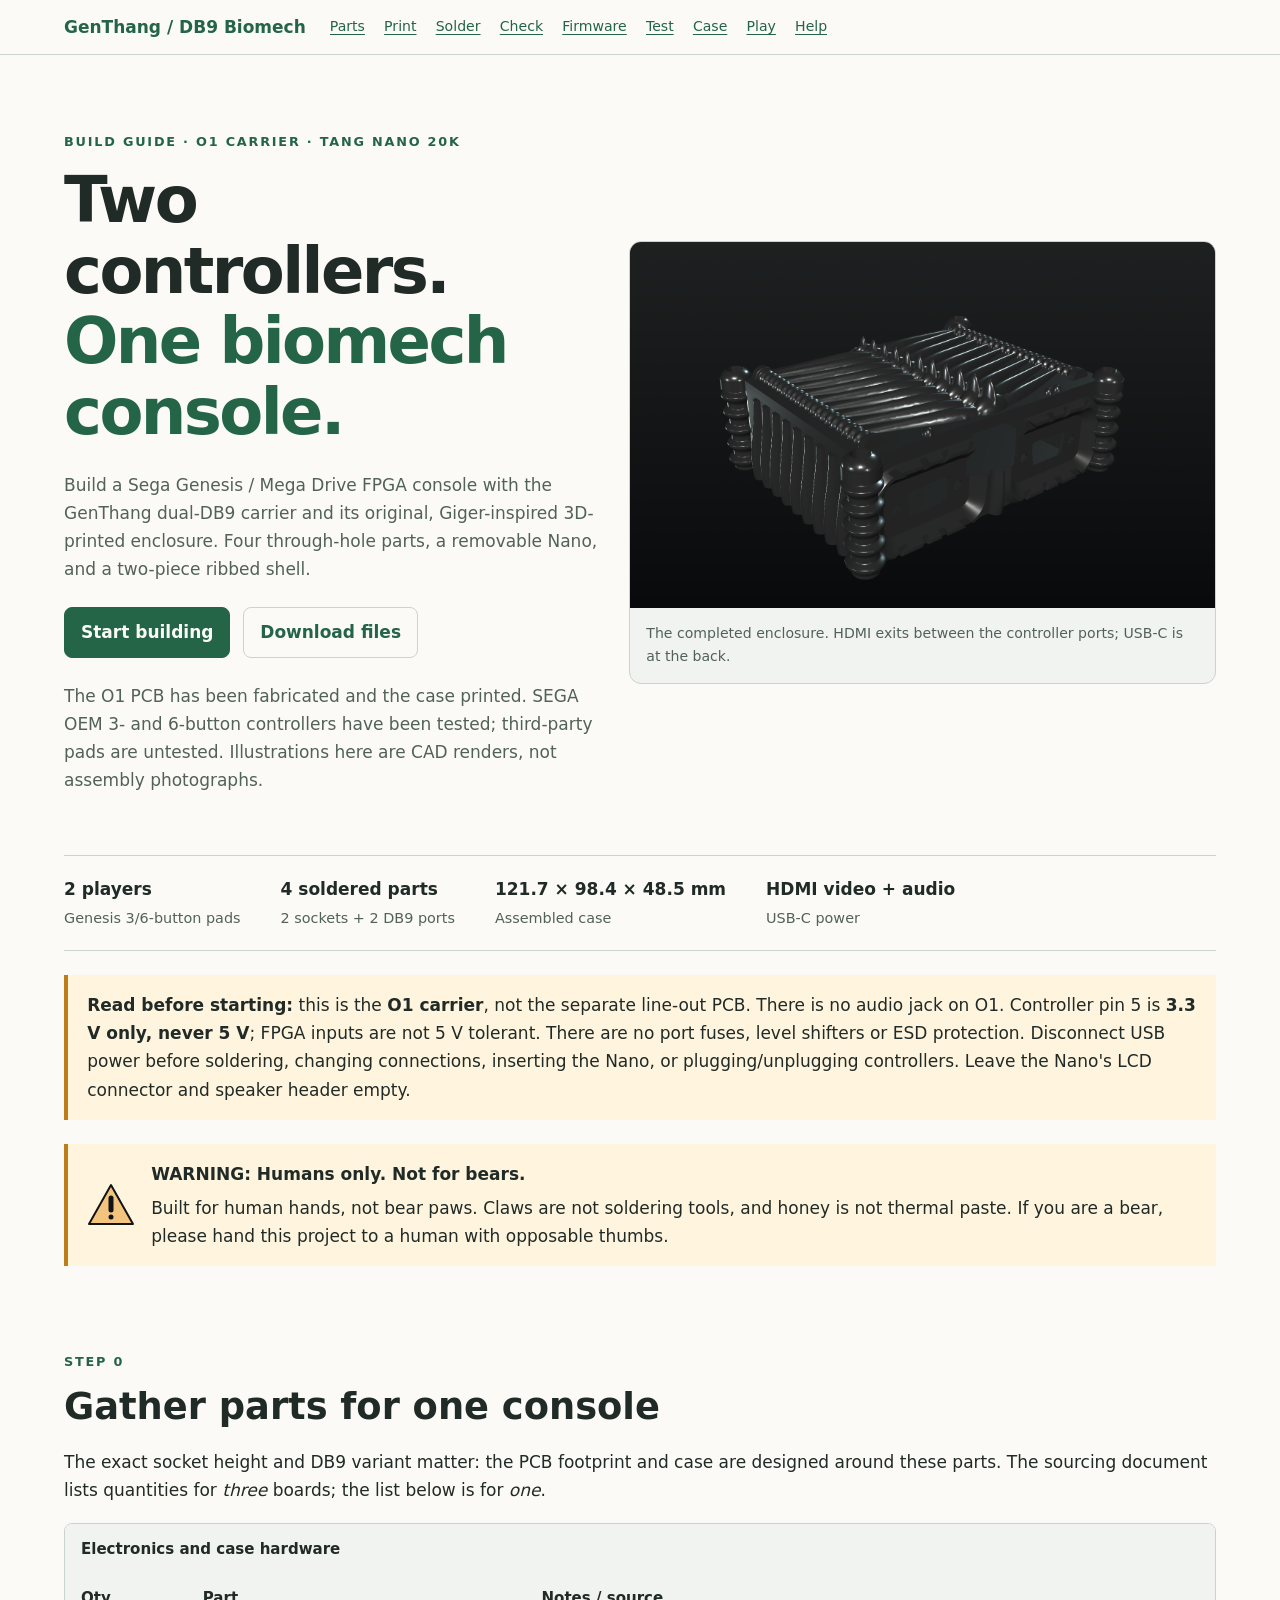
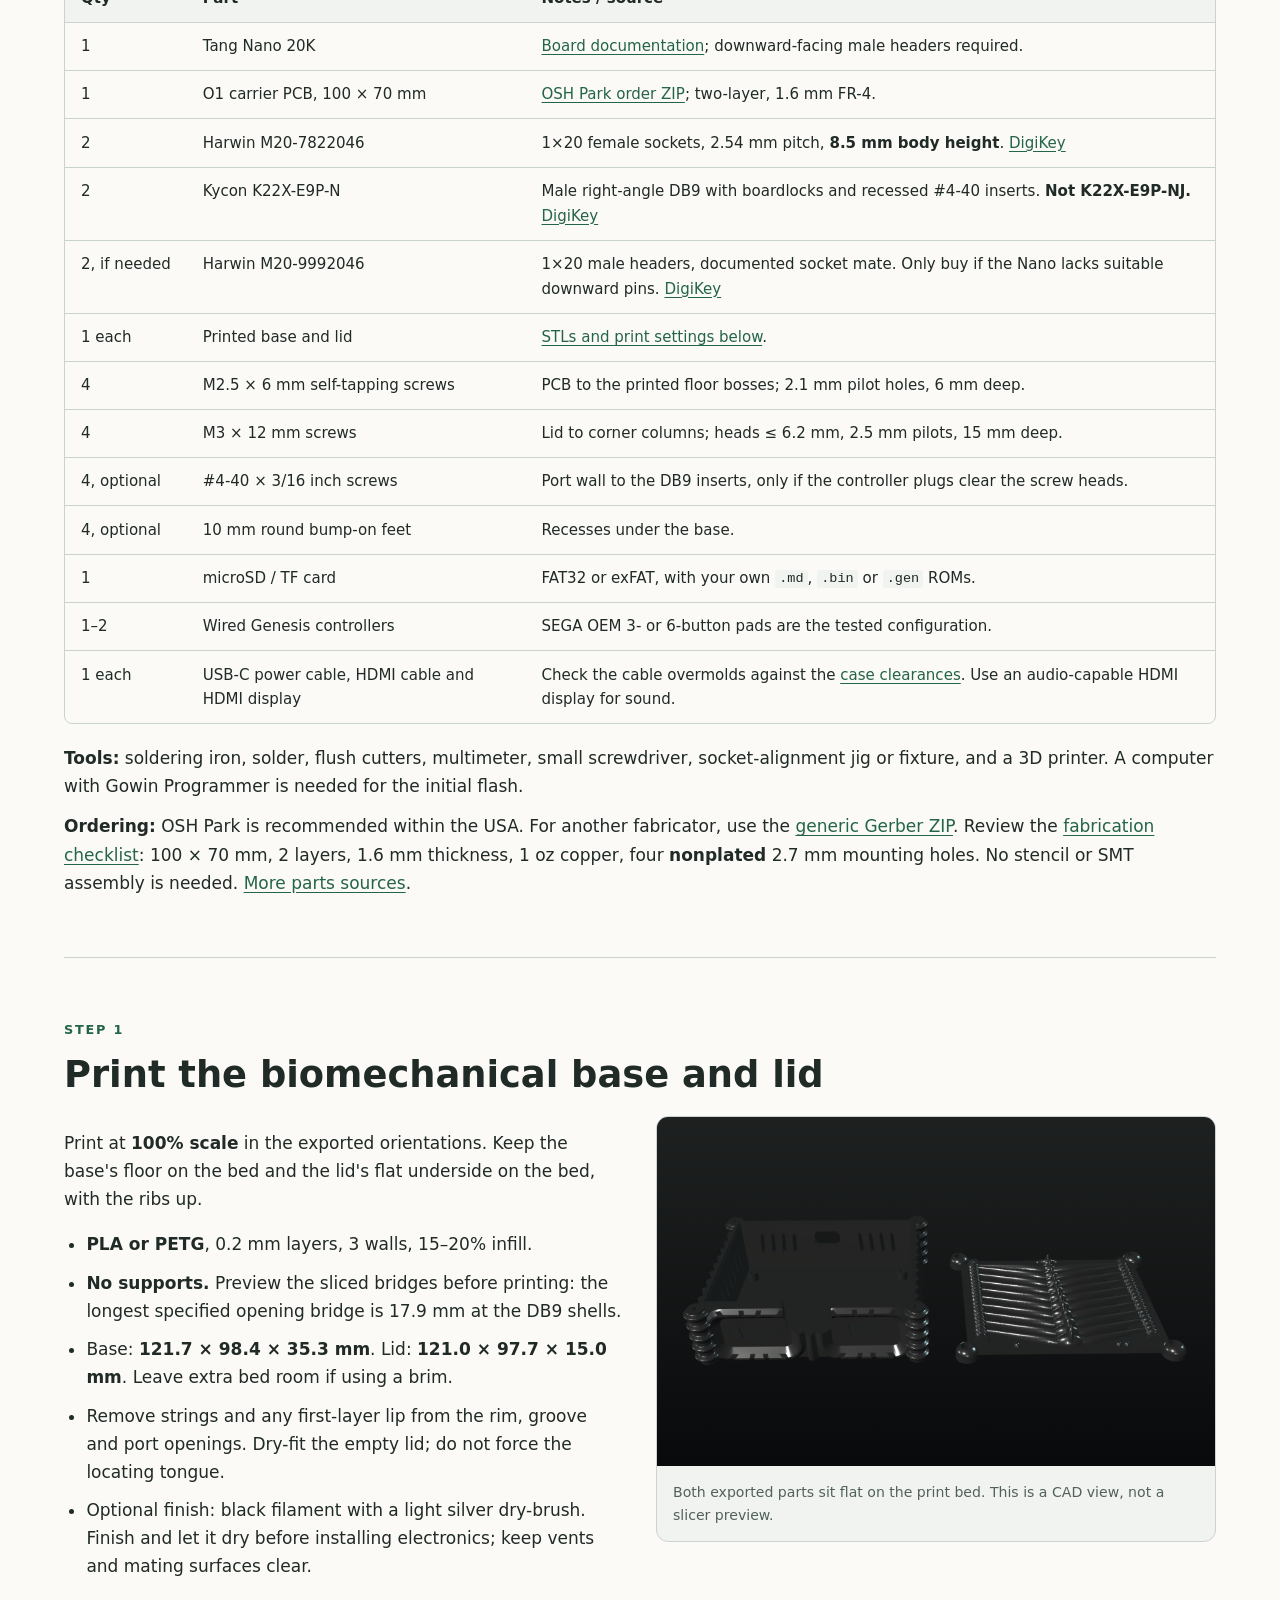
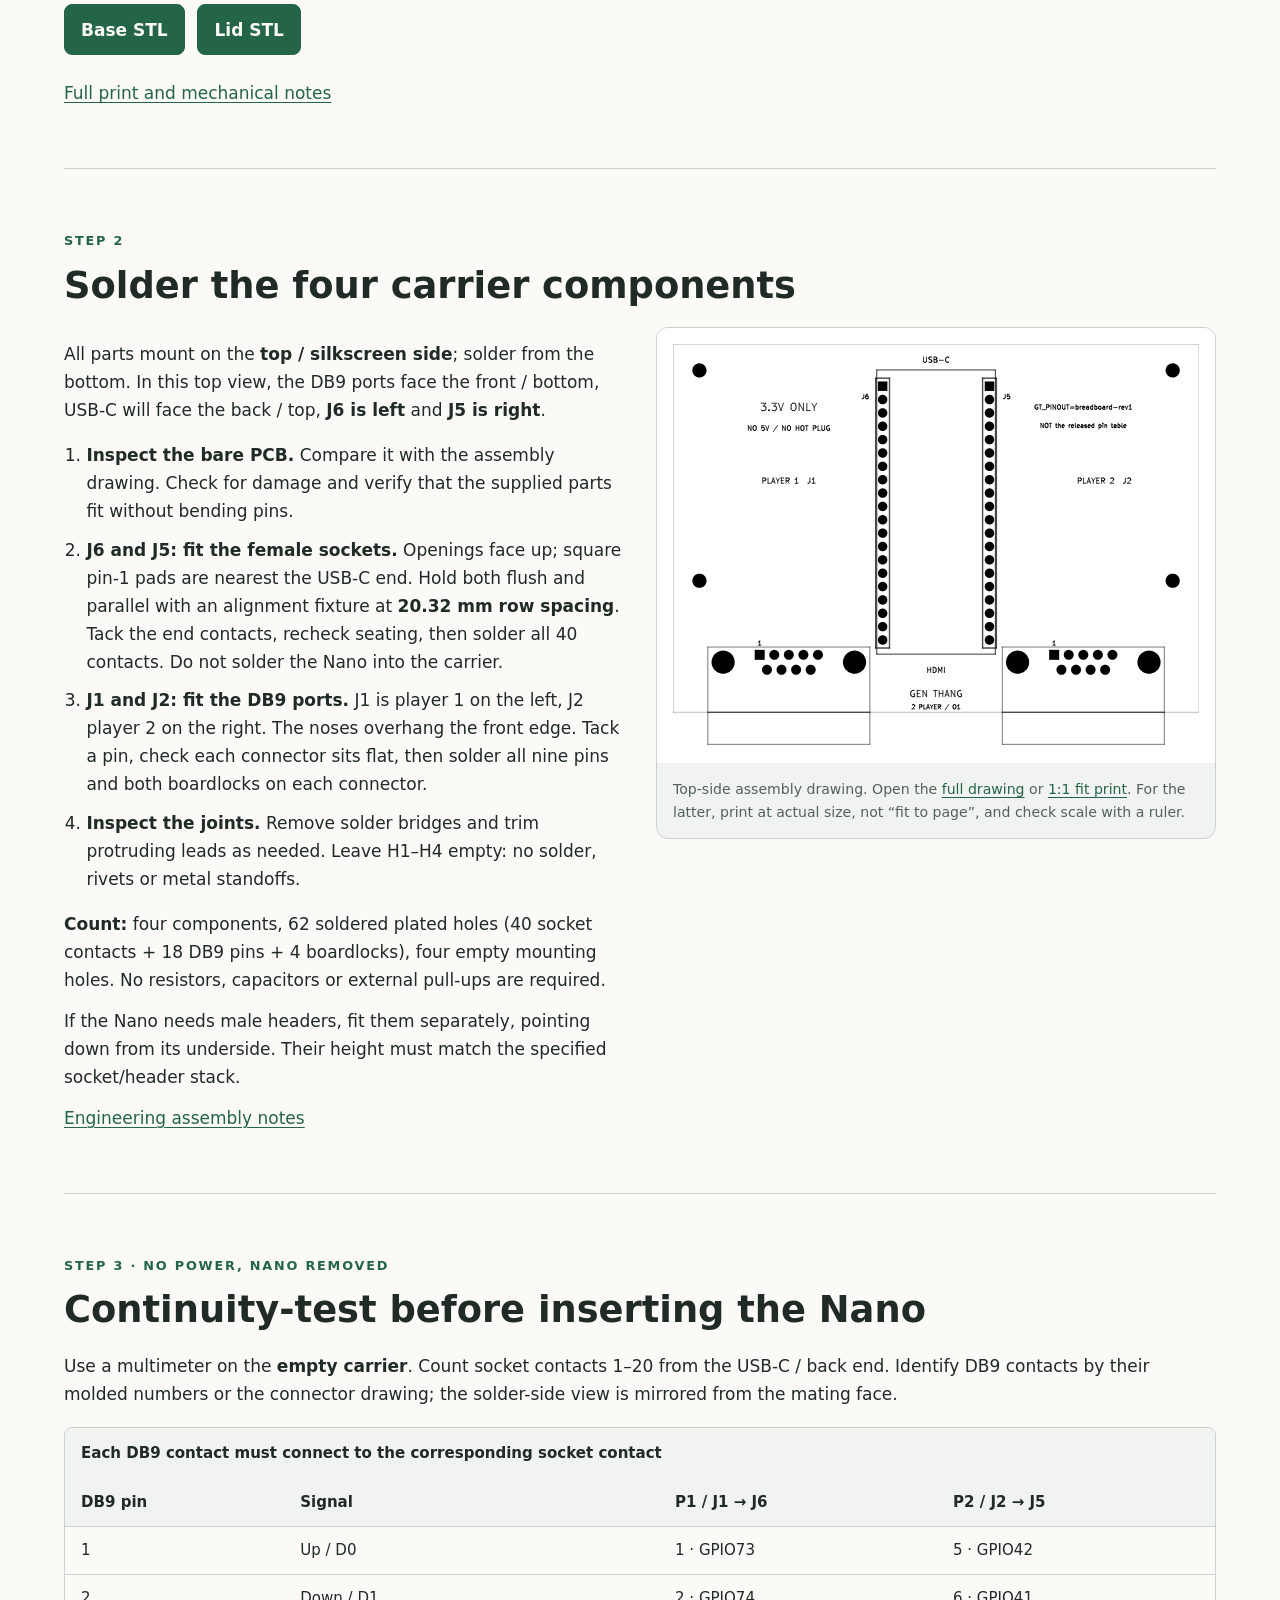
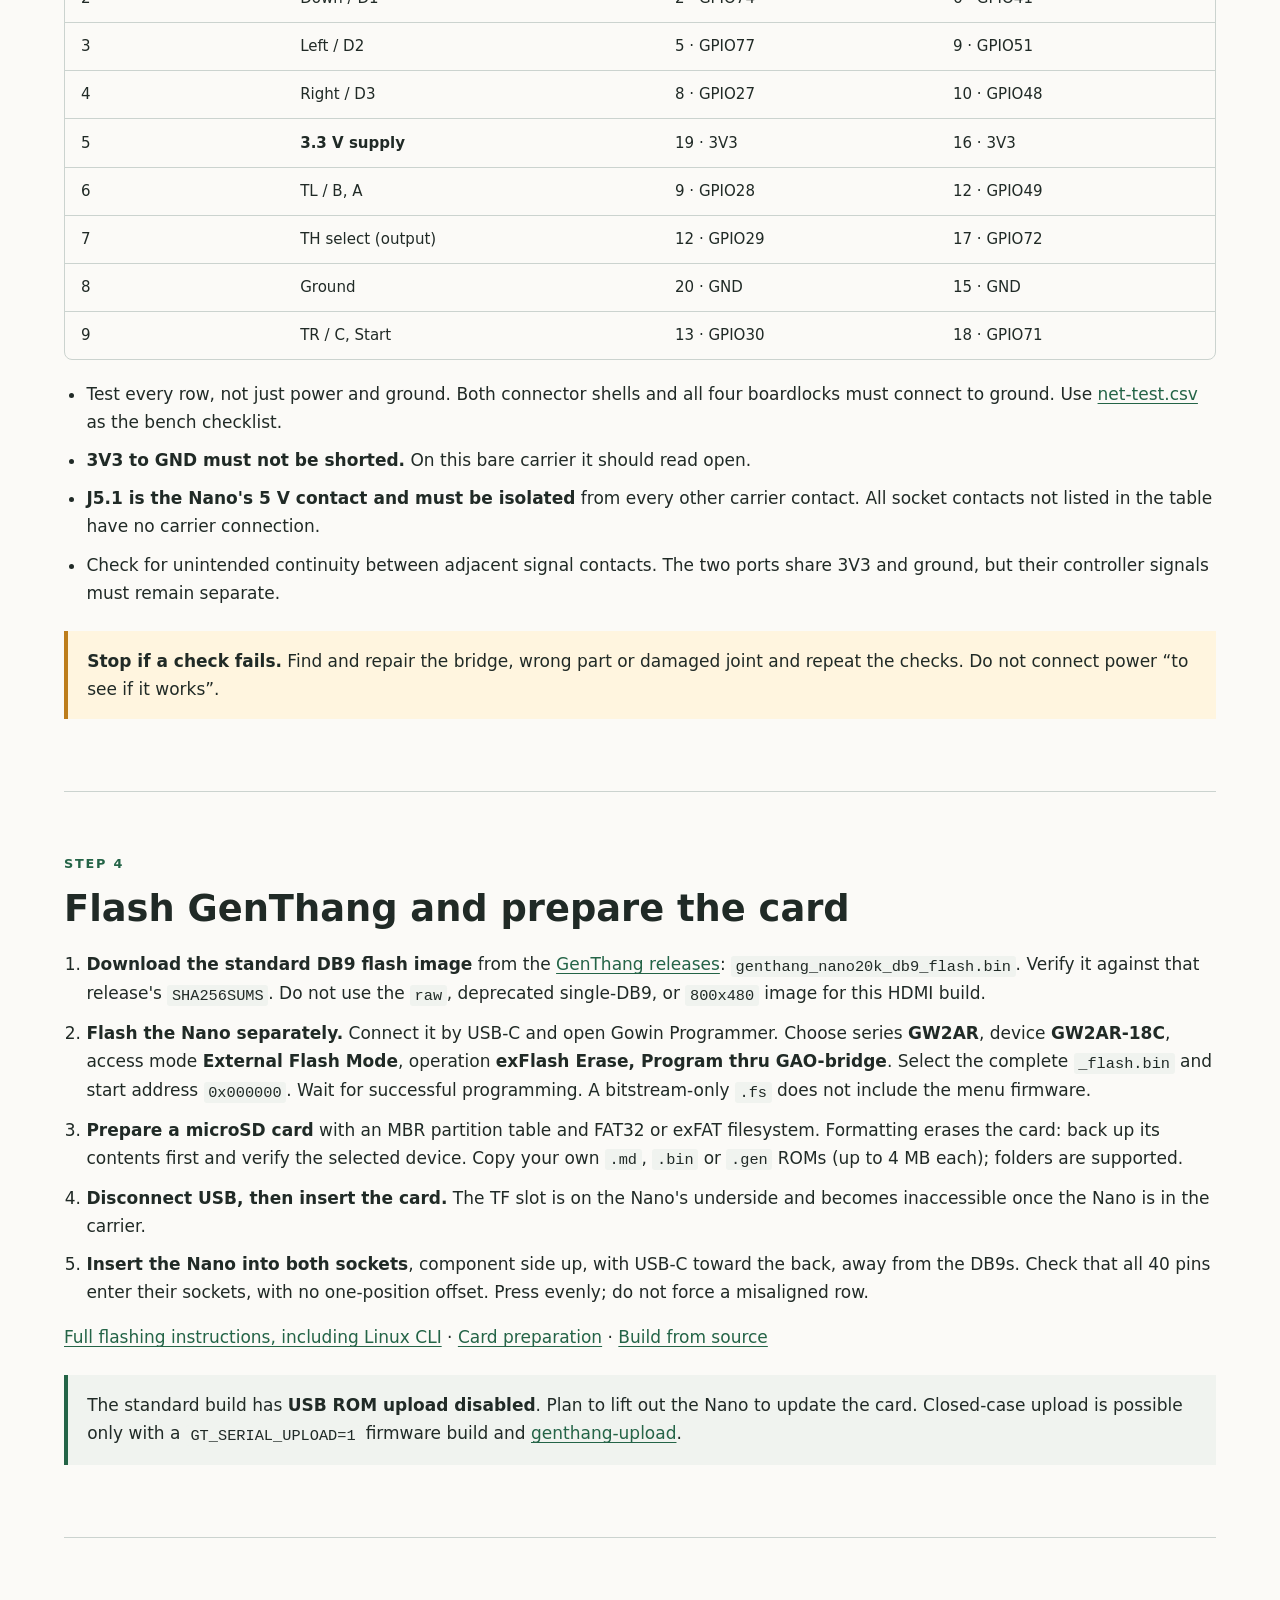
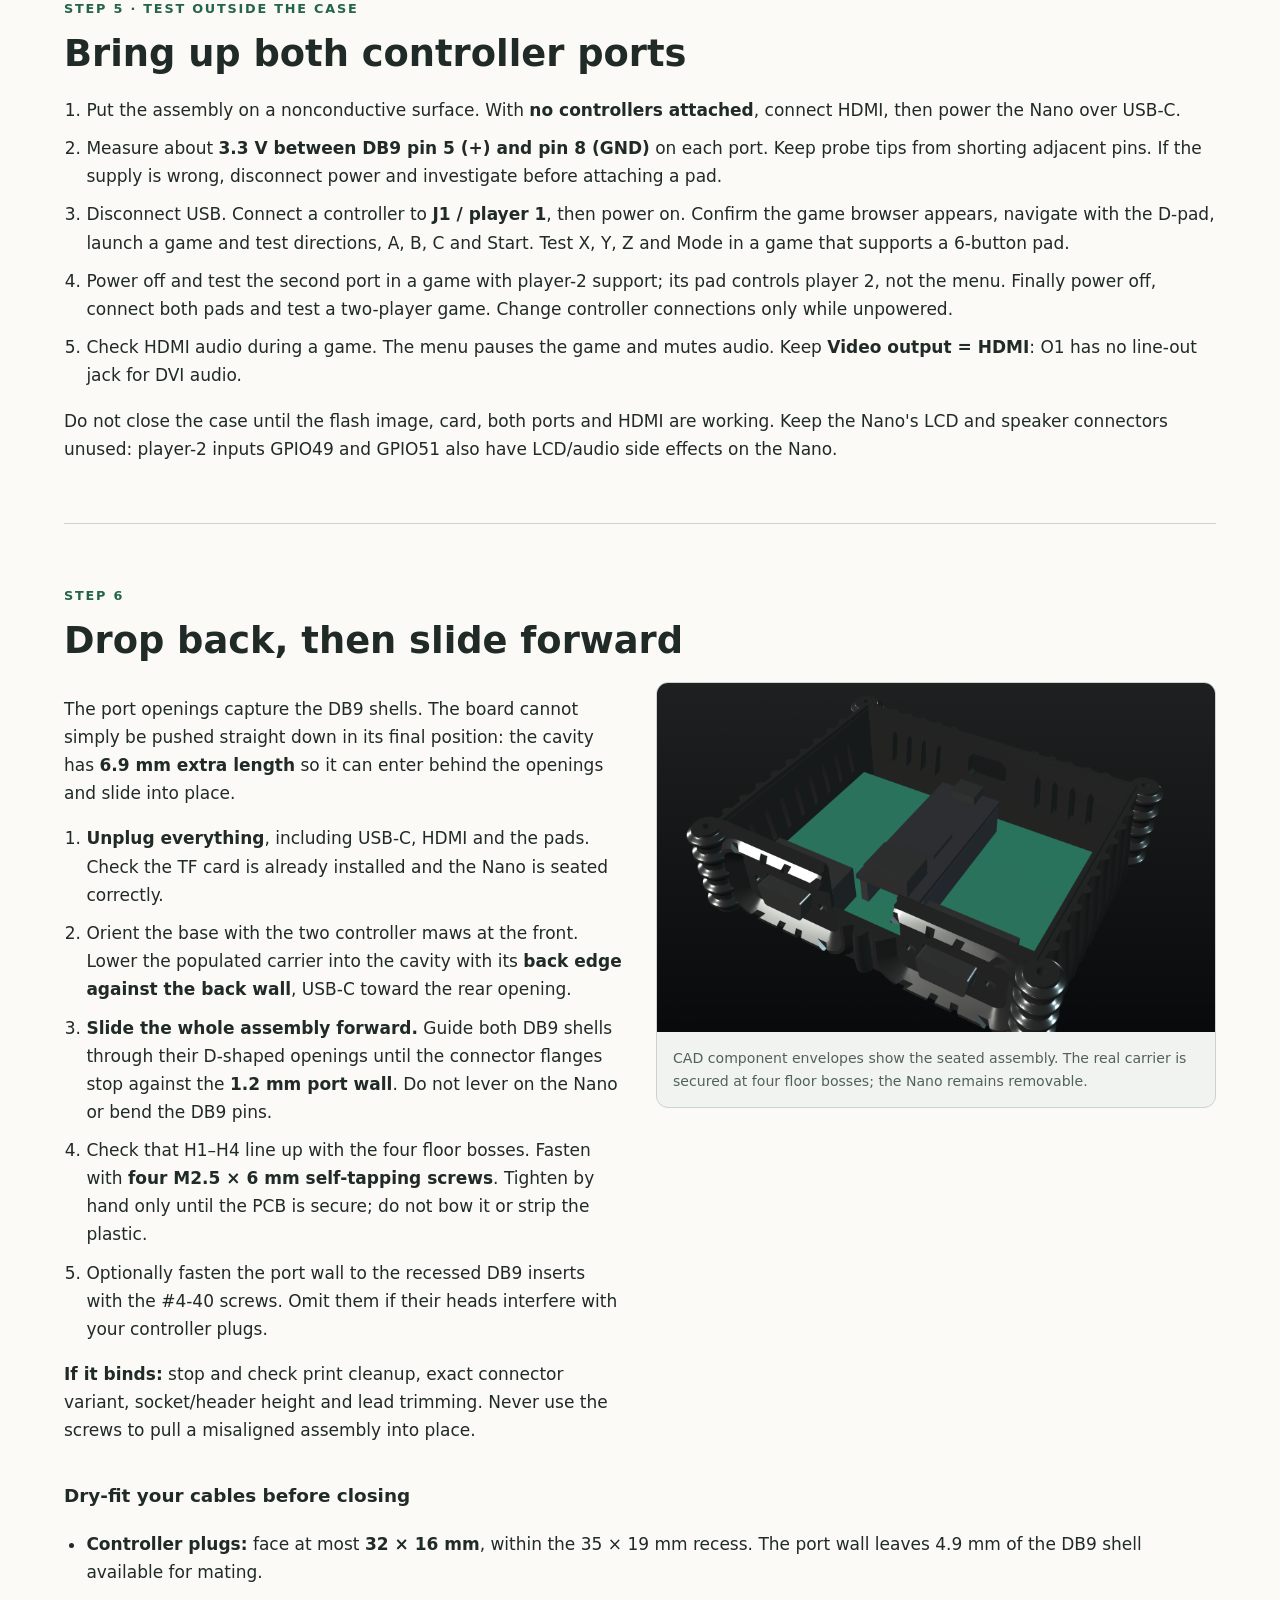
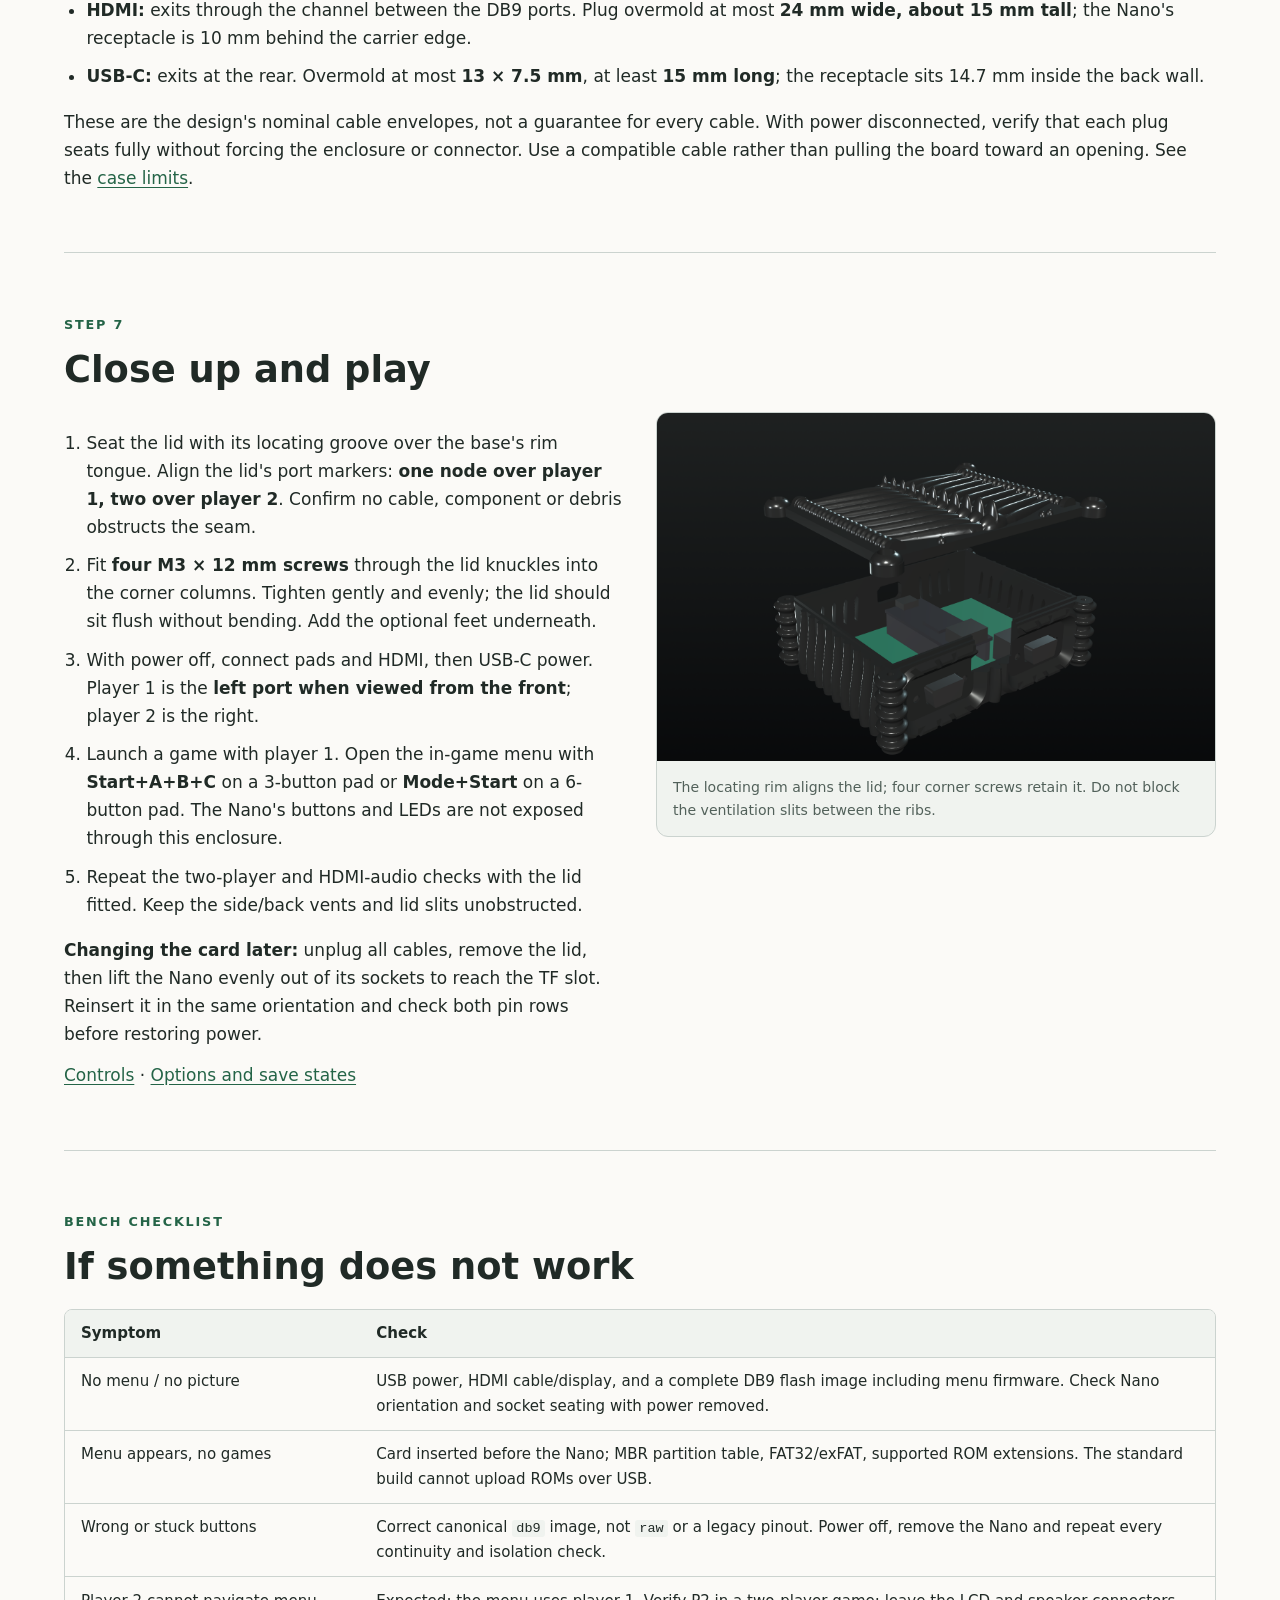
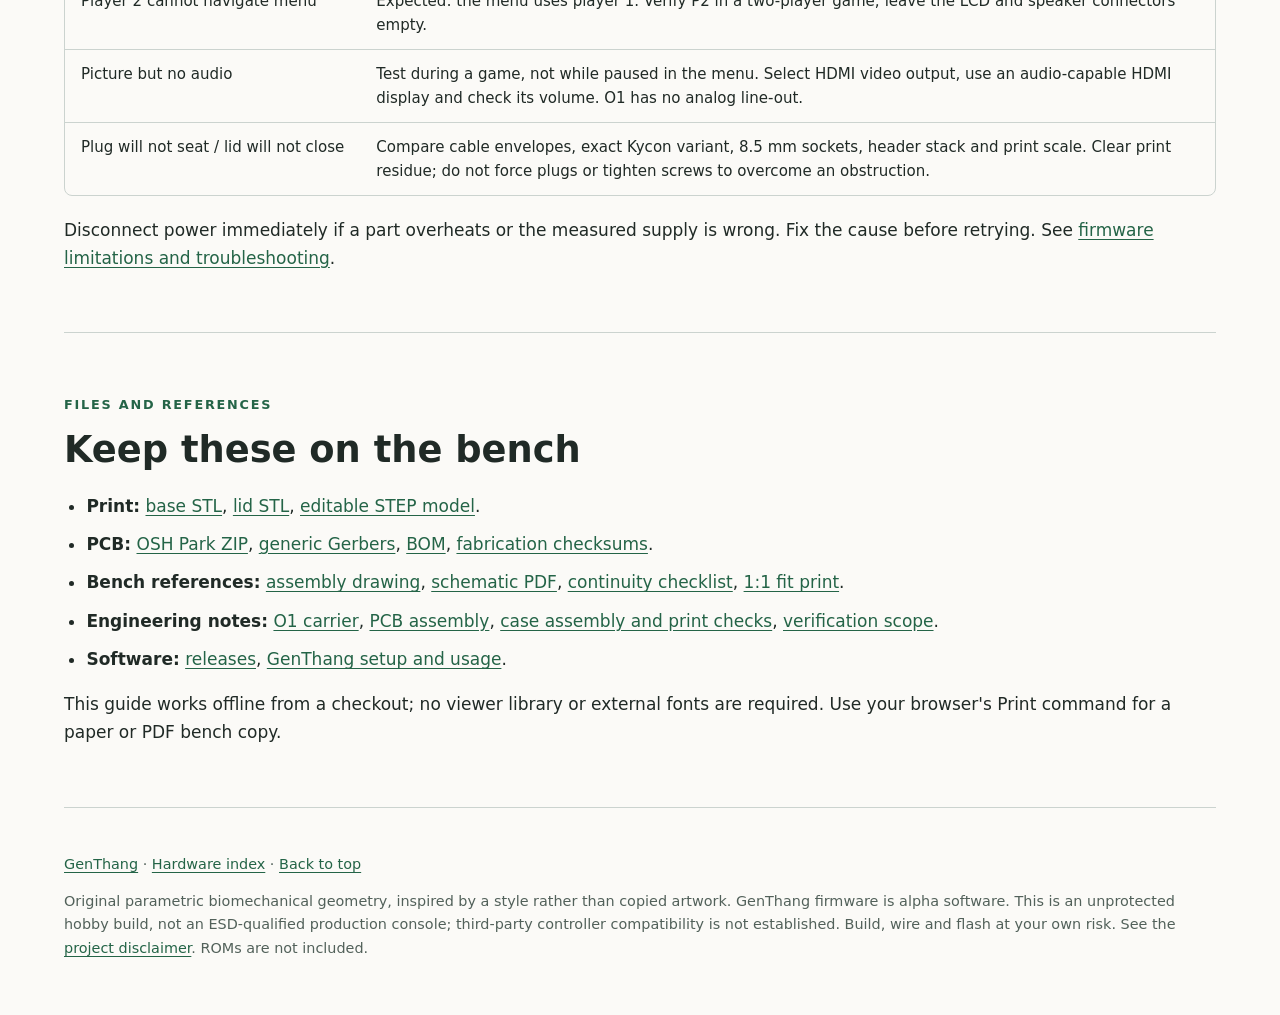
==== hardware/dual-db9-opt-pcb/index.html @ 5bf7149a "Add illustrated DB9 and biomech console build guide Include print and soldering steps, electrical ch" ====
<!doctype html>
<html lang="en">
<head>
<meta charset="utf-8">
<meta name="viewport" content="width=device-width, initial-scale=1">
<meta name="description" content="Build a GenThang two-player Genesis console: solder the O1 dual-DB9 carrier, test it, flash a Tang Nano 20K and assemble the 3D-printed biomechanical case.">
<title>GenThang DB9 · Biomech console build guide</title>
<style>
  :root { color-scheme: light; --bg: #fbfaf7; --panel: #f0f3ef; --line: #cbd3cf; --text: #202a26; --muted: #52615a; --accent: #246447; }
  * { box-sizing: border-box; }
  html { scroll-behavior: smooth; scroll-padding-top: 6rem; }
  body { margin: 0; background: var(--bg); color: var(--text); font: 17px/1.65 system-ui, sans-serif; overflow-wrap: anywhere; }
  a { color: var(--accent); text-underline-offset: .2em; }
  a:hover { color: #163e2c; }
  a:focus-visible { outline: 3px solid var(--accent); outline-offset: 4px; }
  .skip { position: absolute; left: 1rem; top: -5rem; }
  .skip:focus { top: 1rem; z-index: 3; background: var(--bg); padding: .5rem; }
  nav { position: sticky; top: 0; z-index: 2; background: #fbfaf7f5; border-bottom: 1px solid var(--line); }
  .nav-inner { max-width: 1200px; margin: auto; padding: .8rem 1.5rem; display: flex; align-items: center; gap: 1.5rem; }
  .brand { white-space: nowrap; font-weight: 800; text-decoration: none; }
  .nav-links { display: flex; gap: 1.2rem; overflow-x: auto; font-size: .88rem; }
  .nav-links a { white-space: nowrap; }
  header, main, footer { max-width: 1200px; margin: auto; padding: 0 1.5rem; }
  .hero { display: grid; grid-template-columns: 1fr 1.1fr; gap: 2rem; align-items: center; padding-top: 4rem; padding-bottom: 3rem; }
  h1 { font-size: clamp(2.4rem, 5vw, 4.3rem); line-height: 1.1; letter-spacing: -.04em; margin: .6rem 0 1.5rem; }
  h1 span { color: var(--accent); }
  h2 { font-size: clamp(1.7rem, 3vw, 2.3rem); line-height: 1.2; margin: .4rem 0 1.2rem; }
  h3 { font-size: 1.15rem; margin-top: 1.5rem; }
  p { margin: .8rem 0; }
  .eyebrow, .step-number { font-size: .8rem; text-transform: uppercase; letter-spacing: .14em; font-weight: 800; color: var(--accent); }
  .lede, figcaption { color: var(--muted); }
  .actions { display: flex; flex-wrap: wrap; gap: .8rem; margin: 1.5rem 0; }
  .button { display: inline-block; padding: .65rem 1rem; border: 1px solid var(--line); border-radius: .5rem; text-decoration: none; font-weight: 700; }
  .button.primary { background: var(--accent); color: var(--bg); border-color: var(--accent); }
  .button:hover { border-color: var(--accent); }
  .specs { display: flex; flex-wrap: wrap; gap: 1rem 2.5rem; border-block: 1px solid var(--line); padding: 1.2rem 0; }
  .specs span { color: var(--muted); font-size: .9rem; }
  section { padding: 3rem 0; border-bottom: 1px solid var(--line); }
  .split { display: grid; grid-template-columns: 1fr 1fr; gap: 2rem; align-items: start; }
  figure { margin: 0; background: var(--panel); border: 1px solid var(--line); border-radius: .75rem; overflow: hidden; }
  img { display: block; width: 100%; height: auto; }
  .technical { background: white; padding: 1rem; }
  figcaption { padding: .9rem 1rem; font-size: .88rem; }
  .notice { padding: 1rem 1.2rem; border-left: 4px solid var(--accent); background: var(--panel); margin: 1.5rem 0; }
  .warning { border-color: #bd7d1b; background: #fff5df; }
  .bear-warning { display: flex; flex-wrap: wrap; align-items: center; gap: 1rem; }
  .bear-warning svg { flex: 0 0 48px; }
  .bear-warning div { flex: 1 1 14rem; }
  .bear-warning p { margin: .4rem 0 0; }
  .table-wrap { overflow-x: auto; margin: 1.2rem 0; border: 1px solid var(--line); border-radius: .5rem; }
  table { width: 100%; border-collapse: collapse; font-size: .94rem; }
  caption { text-align: left; padding: .8rem 1rem; font-weight: 700; background: var(--panel); }
  th, td { text-align: left; vertical-align: top; padding: .7rem 1rem; border-bottom: 1px solid var(--line); }
  th { background: var(--panel); }
  tr:last-child td { border-bottom: 0; }
  td:first-child { white-space: nowrap; }
  ol, ul { padding-left: 1.4rem; }
  li { margin: .65rem 0; }
  code { overflow-wrap: anywhere; font-size: .9em; background: var(--panel); padding: .1em .3em; border-radius: .2rem; }
  footer { padding-top: 2rem; padding-bottom: 3rem; font-size: .9rem; color: var(--muted); }
  @media (max-width: 760px) {
    html { scroll-padding-top: 9rem; }
    .hero, .split { grid-template-columns: minmax(0, 1fr); }
    .brand { white-space: normal; }
    .hero { padding-top: 2rem; }
    .nav-inner { display: block; padding: .6rem 1rem; }
    .nav-links { margin-top: .4rem; }
    header, main, footer { padding-left: 1rem; padding-right: 1rem; }
    section { padding: 2rem 0; }
  }
  @media (prefers-reduced-motion: reduce) { html { scroll-behavior: auto; } }
  @media print {
    :root { color-scheme: light; --bg: white; --panel: #f3f3f3; --line: #ccc; --text: black; --muted: #444; --accent: #185f42; }
    body { font-size: 11pt; }
    nav, .skip, .actions { display: none; }
    header, main, footer { max-width: none; padding: 0; }
    .hero { padding: 0 0 1rem; }
    section { padding: 1rem 0; }
    h2, h3 { break-after: avoid; }
    figure, tr, .notice { break-inside: avoid; }
    .table-wrap { overflow: visible; }
    a, a:hover { color: #185f42; }
  }
</style>
</head>
<body>
<a class="skip" href="#parts">Skip to assembly instructions</a>
<nav aria-label="Build guide">
  <div class="nav-inner">
    <a class="brand" href="#top">GenThang / DB9 Biomech</a>
    <div class="nav-links">
      <a href="#parts">Parts</a><a href="#print">Print</a><a href="#solder">Solder</a>
      <a href="#check">Check</a><a href="#firmware">Firmware</a><a href="#test">Test</a>
      <a href="#case">Case</a><a href="#play">Play</a><a href="#troubleshooting">Help</a>
    </div>
  </div>
</nav>
<header class="hero" id="top">
  <div>
    <p class="eyebrow">Build guide · O1 carrier · Tang Nano 20K</p>
    <h1>Two controllers.<br><span>One biomech console.</span></h1>
    <p class="lede">Build a Sega Genesis / Mega Drive FPGA console with the GenThang
      dual-DB9 carrier and its original, Giger-inspired 3D-printed enclosure.
      Four through-hole parts, a removable Nano, and a two-piece ribbed shell.</p>
    <div class="actions">
      <a class="button primary" href="#parts">Start building</a>
      <a class="button" href="#downloads">Download files</a>
    </div>
    <p class="lede">The O1 PCB has been fabricated and the case printed. SEGA OEM
      3- and 6-button controllers have been tested; third-party pads are untested.
      Illustrations here are CAD renders, not assembly photographs.</p>
  </div>
  <figure>
    <img src="../dual-db9-biomech-case/renders/hero.png" width="1600" height="1000"
      alt="Black biomechanical case with ribbed lid, corner columns and two front controller openings">
    <figcaption>The completed enclosure. HDMI exits between the controller ports; USB-C is at the back.</figcaption>
  </figure>
</header>
<main>
  <div class="specs" aria-label="Build specifications">
    <div><b>2 players</b><br><span>Genesis 3/6-button pads</span></div>
    <div><b>4 soldered parts</b><br><span>2 sockets + 2 DB9 ports</span></div>
    <div><b>121.7 × 98.4 × 48.5 mm</b><br><span>Assembled case</span></div>
    <div><b>HDMI video + audio</b><br><span>USB-C power</span></div>
  </div>
  <aside class="notice warning">
    <b>Read before starting:</b> this is the <b>O1 carrier</b>, not the separate
    line-out PCB. There is no audio jack on O1. Controller pin 5 is <b>3.3 V only,
    never 5 V</b>; FPGA inputs are not 5 V tolerant. There are no port fuses,
    level shifters or ESD protection. Disconnect USB power before soldering,
    changing connections, inserting the Nano, or plugging/unplugging controllers.
    Leave the Nano's LCD connector and speaker header empty.
  </aside>
  <aside class="notice warning bear-warning" aria-label="Playful disclaimer">
    <svg xmlns="http://www.w3.org/2000/svg" width="48" height="48" viewBox="0 0 48 48"
      aria-hidden="true" focusable="false">
      <path d="M24 4 L46 43 H2 Z" fill="#f3c47e" stroke="#111416" stroke-width="2" stroke-linejoin="round"/>
      <path d="M24 17 V29" stroke="#111416" stroke-width="5" stroke-linecap="round"/>
      <circle cx="24" cy="36" r="2.5" fill="#111416"/>
    </svg>
    <div>
      <b>WARNING: Humans only. Not for bears.</b>
      <p>Built for human hands, not bear paws. Claws are not soldering tools, and honey
        is not thermal paste. If you are a bear, please hand this project to a human
        with opposable thumbs.</p>
    </div>
  </aside>

  <section id="parts">
    <p class="step-number">Step 0</p>
    <h2>Gather parts for one console</h2>
    <p>The exact socket height and DB9 variant matter: the PCB footprint and case
      are designed around these parts. The sourcing document lists quantities for
      <em>three</em> boards; the list below is for <em>one</em>.</p>
    <div class="table-wrap">
      <table>
        <caption>Electronics and case hardware</caption>
        <thead><tr><th scope="col">Qty</th><th scope="col">Part</th><th scope="col">Notes / source</th></tr></thead>
        <tbody>
          <tr><td>1</td><td>Tang Nano 20K</td><td><a href="https://wiki.sipeed.com/hardware/en/tang/Tang-Nano-20K/Nano-20K.html">Board documentation</a>; downward-facing male headers required.</td></tr>
          <tr><td>1</td><td>O1 carrier PCB, 100 × 70 mm</td><td><a href="dual-db9-opt-O1-OSHPARK.zip" download>OSH Park order ZIP</a>; two-layer, 1.6 mm FR-4.</td></tr>
          <tr><td>2</td><td>Harwin M20-7822046</td><td>1×20 female sockets, 2.54 mm pitch, <b>8.5 mm body height</b>. <a href="https://www.digikey.com/en/products/detail/harwin-inc/M20-7822046/1905">DigiKey</a></td></tr>
          <tr><td>2</td><td>Kycon K22X-E9P-N</td><td>Male right-angle DB9 with boardlocks and recessed #4-40 inserts. <b>Not K22X-E9P-NJ.</b> <a href="https://www.digikey.com/en/products/detail/kycon-inc/K22X-E9P-N/2596805">DigiKey</a></td></tr>
          <tr><td>2, if needed</td><td>Harwin M20-9992046</td><td>1×20 male headers, documented socket mate. Only buy if the Nano lacks suitable downward pins. <a href="https://www.digikey.com/en/products/detail/harwin-inc/M20-9992046/1902">DigiKey</a></td></tr>
          <tr><td>1 each</td><td>Printed base and lid</td><td><a href="#print">STLs and print settings below</a>.</td></tr>
          <tr><td>4</td><td>M2.5 × 6 mm self-tapping screws</td><td>PCB to the printed floor bosses; 2.1 mm pilot holes, 6 mm deep.</td></tr>
          <tr><td>4</td><td>M3 × 12 mm screws</td><td>Lid to corner columns; heads ≤ 6.2 mm, 2.5 mm pilots, 15 mm deep.</td></tr>
          <tr><td>4, optional</td><td>#4-40 × 3/16 inch screws</td><td>Port wall to the DB9 inserts, only if the controller plugs clear the screw heads.</td></tr>
          <tr><td>4, optional</td><td>10 mm round bump-on feet</td><td>Recesses under the base.</td></tr>
          <tr><td>1</td><td>microSD / TF card</td><td>FAT32 or exFAT, with your own <code>.md</code>, <code>.bin</code> or <code>.gen</code> ROMs.</td></tr>
          <tr><td>1–2</td><td>Wired Genesis controllers</td><td>SEGA OEM 3- or 6-button pads are the tested configuration.</td></tr>
          <tr><td>1 each</td><td>USB-C power cable, HDMI cable and HDMI display</td><td>Check the cable overmolds against the <a href="#cables">case clearances</a>. Use an audio-capable HDMI display for sound.</td></tr>
        </tbody>
      </table>
    </div>
    <p><b>Tools:</b> soldering iron, solder, flush cutters, multimeter, small screwdriver,
      socket-alignment jig or fixture, and a 3D printer. A computer with Gowin Programmer
      is needed for the initial flash.</p>
    <p><b>Ordering:</b> OSH Park is recommended within the USA. For another fabricator,
      use the <a href="dual-db9-opt-O1-KYCON-gerbers.zip" download>generic Gerber ZIP</a>.
      Review the <a href="MANUFACTURING-RELEASE.md">fabrication checklist</a>:
      100 × 70 mm, 2 layers, 1.6 mm thickness, 1 oz copper, four <b>nonplated</b>
      2.7 mm mounting holes. No stencil or SMT assembly is needed.
      <a href="PARTS-SOURCING.md">More parts sources</a>.</p>
  </section>

  <section id="print">
    <p class="step-number">Step 1</p>
    <h2>Print the biomechanical base and lid</h2>
    <div class="split">
      <div>
        <p>Print at <b>100% scale</b> in the exported orientations. Keep the base's
          floor on the bed and the lid's flat underside on the bed, with the ribs up.</p>
        <ul>
          <li><b>PLA or PETG</b>, 0.2 mm layers, 3 walls, 15–20% infill.</li>
          <li><b>No supports.</b> Preview the sliced bridges before printing:
            the longest specified opening bridge is 17.9 mm at the DB9 shells.</li>
          <li>Base: <b>121.7 × 98.4 × 35.3 mm</b>. Lid: <b>121.0 × 97.7 × 15.0 mm</b>.
            Leave extra bed room if using a brim.</li>
          <li>Remove strings and any first-layer lip from the rim, groove and port openings.
            Dry-fit the empty lid; do not force the locating tongue.</li>
          <li>Optional finish: black filament with a light silver dry-brush.
            Finish and let it dry before installing electronics; keep vents and mating surfaces clear.</li>
        </ul>
        <div class="actions">
          <a class="button primary" href="../dual-db9-biomech-case/stl/case_base.stl" download>Base STL</a>
          <a class="button primary" href="../dual-db9-biomech-case/stl/case_lid.stl" download>Lid STL</a>
        </div>
        <p><a href="../dual-db9-biomech-case/README.md">Full print and mechanical notes</a></p>
      </div>
      <figure>
        <img src="../dual-db9-biomech-case/renders/print.png" width="1600" height="1000" loading="lazy"
          alt="Base on the left with its cavity upward, and lid on the right with its ribs upward, in print orientations">
        <figcaption>Both exported parts sit flat on the print bed. This is a CAD view, not a slicer preview.</figcaption>
      </figure>
    </div>
  </section>

  <section id="solder">
    <p class="step-number">Step 2</p>
    <h2>Solder the four carrier components</h2>
    <div class="split">
      <div>
        <p>All parts mount on the <b>top / silkscreen side</b>; solder from the bottom.
          In this top view, the DB9 ports face the front / bottom, USB-C will face
          the back / top, <b>J6 is left</b> and <b>J5 is right</b>.</p>
        <ol>
          <li><b>Inspect the bare PCB.</b> Compare it with the assembly drawing.
            Check for damage and verify that the supplied parts fit without bending pins.</li>
          <li><b>J6 and J5: fit the female sockets.</b> Openings face up; square pin-1
            pads are nearest the USB-C end. Hold both flush and parallel with an
            alignment fixture at <b>20.32 mm row spacing</b>. Tack the end contacts,
            recheck seating, then solder all 40 contacts. Do not solder the Nano into the carrier.</li>
          <li><b>J1 and J2: fit the DB9 ports.</b> J1 is player 1 on the left,
            J2 player 2 on the right. The noses overhang the front edge.
            Tack a pin, check each connector sits flat, then solder all nine pins
            and both boardlocks on each connector.</li>
          <li><b>Inspect the joints.</b> Remove solder bridges and trim protruding
            leads as needed. Leave H1–H4 empty: no solder, rivets or metal standoffs.</li>
        </ol>
        <p><b>Count:</b> four components, 62 soldered plated holes
          (40 socket contacts + 18 DB9 pins + 4 boardlocks), four empty mounting holes.
          No resistors, capacitors or external pull-ups are required.</p>
        <p>If the Nano needs male headers, fit them separately, pointing down from
          its underside. Their height must match the specified socket/header stack.</p>
        <p><a href="ASSEMBLY.md">Engineering assembly notes</a></p>
      </div>
      <figure>
        <img class="technical" src="assembly-top.svg" loading="lazy"
          alt="Top-side O1 PCB assembly drawing showing the two socket rows and two DB9 footprints">
        <figcaption>Top-side assembly drawing. Open the
          <a href="assembly-top.svg">full drawing</a> or
          <a href="fit-1to1.svg">1:1 fit print</a>.
          For the latter, print at actual size, not “fit to page”, and check scale with a ruler.</figcaption>
      </figure>
    </div>
  </section>

  <section id="check">
    <p class="step-number">Step 3 · No power, Nano removed</p>
    <h2>Continuity-test before inserting the Nano</h2>
    <p>Use a multimeter on the <b>empty carrier</b>. Count socket contacts 1–20 from
      the USB-C / back end. Identify DB9 contacts by their molded numbers or the
      connector drawing; the solder-side view is mirrored from the mating face.</p>
    <div class="table-wrap">
      <table>
        <caption>Each DB9 contact must connect to the corresponding socket contact</caption>
        <thead><tr><th scope="col">DB9 pin</th><th scope="col">Signal</th><th scope="col">P1 / J1 → J6</th><th scope="col">P2 / J2 → J5</th></tr></thead>
        <tbody>
          <tr><td>1</td><td>Up / D0</td><td>1 · GPIO73</td><td>5 · GPIO42</td></tr>
          <tr><td>2</td><td>Down / D1</td><td>2 · GPIO74</td><td>6 · GPIO41</td></tr>
          <tr><td>3</td><td>Left / D2</td><td>5 · GPIO77</td><td>9 · GPIO51</td></tr>
          <tr><td>4</td><td>Right / D3</td><td>8 · GPIO27</td><td>10 · GPIO48</td></tr>
          <tr><td>5</td><td><b>3.3 V supply</b></td><td>19 · 3V3</td><td>16 · 3V3</td></tr>
          <tr><td>6</td><td>TL / B, A</td><td>9 · GPIO28</td><td>12 · GPIO49</td></tr>
          <tr><td>7</td><td>TH select (output)</td><td>12 · GPIO29</td><td>17 · GPIO72</td></tr>
          <tr><td>8</td><td>Ground</td><td>20 · GND</td><td>15 · GND</td></tr>
          <tr><td>9</td><td>TR / C, Start</td><td>13 · GPIO30</td><td>18 · GPIO71</td></tr>
        </tbody>
      </table>
    </div>
    <ul>
      <li>Test every row, not just power and ground. Both connector shells and all four
        boardlocks must connect to ground. Use <a href="net-test.csv" download>net-test.csv</a> as the bench checklist.</li>
      <li><b>3V3 to GND must not be shorted.</b> On this bare carrier it should read open.</li>
      <li><b>J5.1 is the Nano's 5 V contact and must be isolated</b> from every other
        carrier contact. All socket contacts not listed in the table have no carrier connection.</li>
      <li>Check for unintended continuity between adjacent signal contacts.
        The two ports share 3V3 and ground, but their controller signals must remain separate.</li>
    </ul>
    <aside class="notice warning"><b>Stop if a check fails.</b> Find and repair the bridge,
      wrong part or damaged joint and repeat the checks. Do not connect power “to see if it works”.</aside>
  </section>

  <section id="firmware">
    <p class="step-number">Step 4</p>
    <h2>Flash GenThang and prepare the card</h2>
    <ol>
      <li><b>Download the standard DB9 flash image</b> from the
        <a href="https://github.com/shawnchivers/genthang/releases">GenThang releases</a>:
        <code>genthang_nano20k_db9_flash.bin</code>. Verify it against that release's
        <code>SHA256SUMS</code>. Do not use the <code>raw</code>, deprecated
        single-DB9, or <code>800x480</code> image for this HDMI build.</li>
      <li><b>Flash the Nano separately.</b> Connect it by USB-C and open Gowin Programmer.
        Choose series <b>GW2AR</b>, device <b>GW2AR-18C</b>,
        access mode <b>External Flash Mode</b>, operation
        <b>exFlash Erase, Program thru GAO-bridge</b>. Select the complete
        <code>_flash.bin</code> and start address <code>0x000000</code>.
        Wait for successful programming. A bitstream-only <code>.fs</code> does not
        include the menu firmware.</li>
      <li><b>Prepare a microSD card</b> with an MBR partition table and FAT32 or exFAT
        filesystem. Formatting erases the card: back up its contents first and verify
        the selected device. Copy your own <code>.md</code>, <code>.bin</code> or
        <code>.gen</code> ROMs (up to 4 MB each); folders are supported.</li>
      <li><b>Disconnect USB, then insert the card.</b> The TF slot is on the Nano's
        underside and becomes inaccessible once the Nano is in the carrier.</li>
      <li><b>Insert the Nano into both sockets</b>, component side up, with USB-C toward
        the back, away from the DB9s. Check that all 40 pins enter their sockets,
        with no one-position offset. Press evenly; do not force a misaligned row.</li>
    </ol>
    <p><a href="../../README.md#1-flash-the-board">Full flashing instructions, including Linux CLI</a>
      · <a href="../../README.md#2-prepare-the-tf-card">Card preparation</a>
      · <a href="../../README.md#build-from-source">Build from source</a></p>
    <aside class="notice">The standard build has <b>USB ROM upload disabled</b>.
      Plan to lift out the Nano to update the card. Closed-case upload is possible
      only with a <code>GT_SERIAL_UPLOAD=1</code> firmware build and
      <a href="../../README.md#uploading-roms-over-usb-serial">genthang-upload</a>.</aside>
  </section>

  <section id="test">
    <p class="step-number">Step 5 · Test outside the case</p>
    <h2>Bring up both controller ports</h2>
    <ol>
      <li>Put the assembly on a nonconductive surface. With <b>no controllers attached</b>,
        connect HDMI, then power the Nano over USB-C.</li>
      <li>Measure about <b>3.3 V between DB9 pin 5 (+) and pin 8 (GND)</b> on each
        port. Keep probe tips from shorting adjacent pins. If the supply is wrong,
        disconnect power and investigate before attaching a pad.</li>
      <li>Disconnect USB. Connect a controller to <b>J1 / player 1</b>, then power on.
        Confirm the game browser appears, navigate with the D-pad, launch a game
        and test directions, A, B, C and Start. Test X, Y, Z and Mode in a game that
        supports a 6-button pad.</li>
      <li>Power off and test the second port in a game with player-2 support; its pad
        controls player 2, not the menu. Finally power off, connect both pads and test
        a two-player game. Change controller connections only while unpowered.</li>
      <li>Check HDMI audio during a game. The menu pauses the game and mutes audio.
        Keep <b>Video output = HDMI</b>: O1 has no line-out jack for DVI audio.</li>
    </ol>
    <p>Do not close the case until the flash image, card, both ports and HDMI are working.
      Keep the Nano's LCD and speaker connectors unused: player-2 inputs GPIO49 and
      GPIO51 also have LCD/audio side effects on the Nano.</p>
  </section>

  <section id="case">
    <p class="step-number">Step 6</p>
    <h2>Drop back, then slide forward</h2>
    <div class="split">
      <div>
        <p>The port openings capture the DB9 shells. The board cannot simply be pushed
          straight down in its final position: the cavity has <b>6.9 mm extra length</b>
          so it can enter behind the openings and slide into place.</p>
        <ol>
          <li><b>Unplug everything</b>, including USB-C, HDMI and the pads. Check the
            TF card is already installed and the Nano is seated correctly.</li>
          <li>Orient the base with the two controller maws at the front. Lower the
            populated carrier into the cavity with its <b>back edge against the back wall</b>,
            USB-C toward the rear opening.</li>
          <li><b>Slide the whole assembly forward.</b> Guide both DB9 shells through
            their D-shaped openings until the connector flanges stop against the
            <b>1.2 mm port wall</b>. Do not lever on the Nano or bend the DB9 pins.</li>
          <li>Check that H1–H4 line up with the four floor bosses. Fasten with
            <b>four M2.5 × 6 mm self-tapping screws</b>. Tighten by hand only until
            the PCB is secure; do not bow it or strip the plastic.</li>
          <li>Optionally fasten the port wall to the recessed DB9 inserts with the
            #4-40 screws. Omit them if their heads interfere with your controller plugs.</li>
        </ol>
        <p><b>If it binds:</b> stop and check print cleanup, exact connector variant,
          socket/header height and lead trimming. Never use the screws to pull a
          misaligned assembly into place.</p>
      </div>
      <figure>
        <img src="../dual-db9-biomech-case/renders/open.png" width="1600" height="1000" loading="lazy"
          alt="Open biomechanical base showing the carrier, the Nano and the two DB9 shells seated through the front wall">
        <figcaption>CAD component envelopes show the seated assembly. The real carrier is secured
          at four floor bosses; the Nano remains removable.</figcaption>
      </figure>
    </div>
    <h3 id="cables">Dry-fit your cables before closing</h3>
    <ul>
      <li><b>Controller plugs:</b> face at most <b>32 × 16 mm</b>, within the
        35 × 19 mm recess. The port wall leaves 4.9 mm of the DB9 shell available for mating.</li>
      <li><b>HDMI:</b> exits through the channel between the DB9 ports. Plug overmold
        at most <b>24 mm wide, about 15 mm tall</b>; the Nano's receptacle is
        10 mm behind the carrier edge.</li>
      <li><b>USB-C:</b> exits at the rear. Overmold at most <b>13 × 7.5 mm</b>,
        at least <b>15 mm long</b>; the receptacle sits 14.7 mm inside the back wall.</li>
    </ul>
    <p>These are the design's nominal cable envelopes, not a guarantee for every cable.
      With power disconnected, verify that each plug seats fully without forcing
      the enclosure or connector. Use a compatible cable rather than pulling the
      board toward an opening. See the <a href="../dual-db9-biomech-case/README.md#assumptions-and-limits">case limits</a>.</p>
  </section>

  <section id="play">
    <p class="step-number">Step 7</p>
    <h2>Close up and play</h2>
    <div class="split">
      <div>
        <ol>
          <li>Seat the lid with its locating groove over the base's rim tongue.
            Align the lid's port markers: <b>one node over player 1, two over player 2</b>.
            Confirm no cable, component or debris obstructs the seam.</li>
          <li>Fit <b>four M3 × 12 mm screws</b> through the lid knuckles into the
            corner columns. Tighten gently and evenly; the lid should sit flush
            without bending. Add the optional feet underneath.</li>
          <li>With power off, connect pads and HDMI, then USB-C power. Player 1 is the
            <b>left port when viewed from the front</b>; player 2 is the right.</li>
          <li>Launch a game with player 1. Open the in-game menu with
            <b>Start+A+B+C</b> on a 3-button pad or <b>Mode+Start</b> on a 6-button pad.
            The Nano's buttons and LEDs are not exposed through this enclosure.</li>
          <li>Repeat the two-player and HDMI-audio checks with the lid fitted.
            Keep the side/back vents and lid slits unobstructed.</li>
        </ol>
        <p><b>Changing the card later:</b> unplug all cables, remove the lid, then
          lift the Nano evenly out of its sockets to reach the TF slot. Reinsert
          it in the same orientation and check both pin rows before restoring power.</p>
        <p><a href="../../README.md#controls">Controls</a> ·
          <a href="../../README.md#options-menu">Options and save states</a></p>
      </div>
      <figure>
        <img src="../dual-db9-biomech-case/renders/exploded.png" width="1600" height="1000" loading="lazy"
          alt="Biomechanical lid lifted above the populated base, with the four corner fastening positions visible">
        <figcaption>The locating rim aligns the lid; four corner screws retain it.
          Do not block the ventilation slits between the ribs.</figcaption>
      </figure>
    </div>
  </section>

  <section id="troubleshooting">
    <p class="step-number">Bench checklist</p>
    <h2>If something does not work</h2>
    <div class="table-wrap">
      <table>
        <thead><tr><th scope="col">Symptom</th><th scope="col">Check</th></tr></thead>
        <tbody>
          <tr><td>No menu / no picture</td><td>USB power, HDMI cable/display, and a complete DB9 flash image including menu firmware. Check Nano orientation and socket seating with power removed.</td></tr>
          <tr><td>Menu appears, no games</td><td>Card inserted before the Nano; MBR partition table, FAT32/exFAT, supported ROM extensions. The standard build cannot upload ROMs over USB.</td></tr>
          <tr><td>Wrong or stuck buttons</td><td>Correct canonical <code>db9</code> image, not <code>raw</code> or a legacy pinout. Power off, remove the Nano and repeat every continuity and isolation check.</td></tr>
          <tr><td>Player 2 cannot navigate menu</td><td>Expected: the menu uses player 1. Verify P2 in a two-player game; leave the LCD and speaker connectors empty.</td></tr>
          <tr><td>Picture but no audio</td><td>Test during a game, not while paused in the menu. Select HDMI video output, use an audio-capable HDMI display and check its volume. O1 has no analog line-out.</td></tr>
          <tr><td>Plug will not seat / lid will not close</td><td>Compare cable envelopes, exact Kycon variant, 8.5 mm sockets, header stack and print scale. Clear print residue; do not force plugs or tighten screws to overcome an obstruction.</td></tr>
        </tbody>
      </table>
    </div>
    <p>Disconnect power immediately if a part overheats or the measured supply is wrong.
      Fix the cause before retrying. See <a href="../../README.md#limitations-and-troubleshooting">firmware limitations and troubleshooting</a>.</p>
  </section>

  <section id="downloads">
    <p class="step-number">Files and references</p>
    <h2>Keep these on the bench</h2>
    <ul>
      <li><b>Print:</b> <a href="../dual-db9-biomech-case/stl/case_base.stl" download>base STL</a>,
        <a href="../dual-db9-biomech-case/stl/case_lid.stl" download>lid STL</a>,
        <a href="../dual-db9-biomech-case/dual-db9-biomech-case.step" download>editable STEP model</a>.</li>
      <li><b>PCB:</b> <a href="dual-db9-opt-O1-OSHPARK.zip" download>OSH Park ZIP</a>,
        <a href="dual-db9-opt-O1-KYCON-gerbers.zip" download>generic Gerbers</a>,
        <a href="BOM.csv" download>BOM</a>, <a href="SHA256SUMS">fabrication checksums</a>.</li>
      <li><b>Bench references:</b> <a href="assembly-top.svg">assembly drawing</a>,
        <a href="schematic.pdf">schematic PDF</a>, <a href="net-test.csv" download>continuity checklist</a>,
        <a href="fit-1to1.svg">1:1 fit print</a>.</li>
      <li><b>Engineering notes:</b> <a href="README.md">O1 carrier</a>,
        <a href="ASSEMBLY.md">PCB assembly</a>,
        <a href="../dual-db9-biomech-case/README.md">case assembly and print checks</a>,
        <a href="TEST-STATUS.md">verification scope</a>.</li>
      <li><b>Software:</b> <a href="https://github.com/shawnchivers/genthang/releases">releases</a>,
        <a href="../../README.md">GenThang setup and usage</a>.</li>
    </ul>
    <p>This guide works offline from a checkout; no viewer library or external fonts are
      required. Use your browser's Print command for a paper or PDF bench copy.</p>
  </section>
</main>
<footer>
  <p><a href="../../README.md">GenThang</a> · <a href="../README.md">Hardware index</a> ·
    <a href="#top">Back to top</a></p>
  <p>Original parametric biomechanical geometry, inspired by a style rather than copied artwork.
    GenThang firmware is alpha software. This is an unprotected hobby build, not an
    ESD-qualified production console; third-party controller compatibility is not established.
    Build, wire and flash at your own risk. See the
    <a href="../../README.md#disclaimer">project disclaimer</a>. ROMs are not included.</p>
</footer>
</body>
</html>
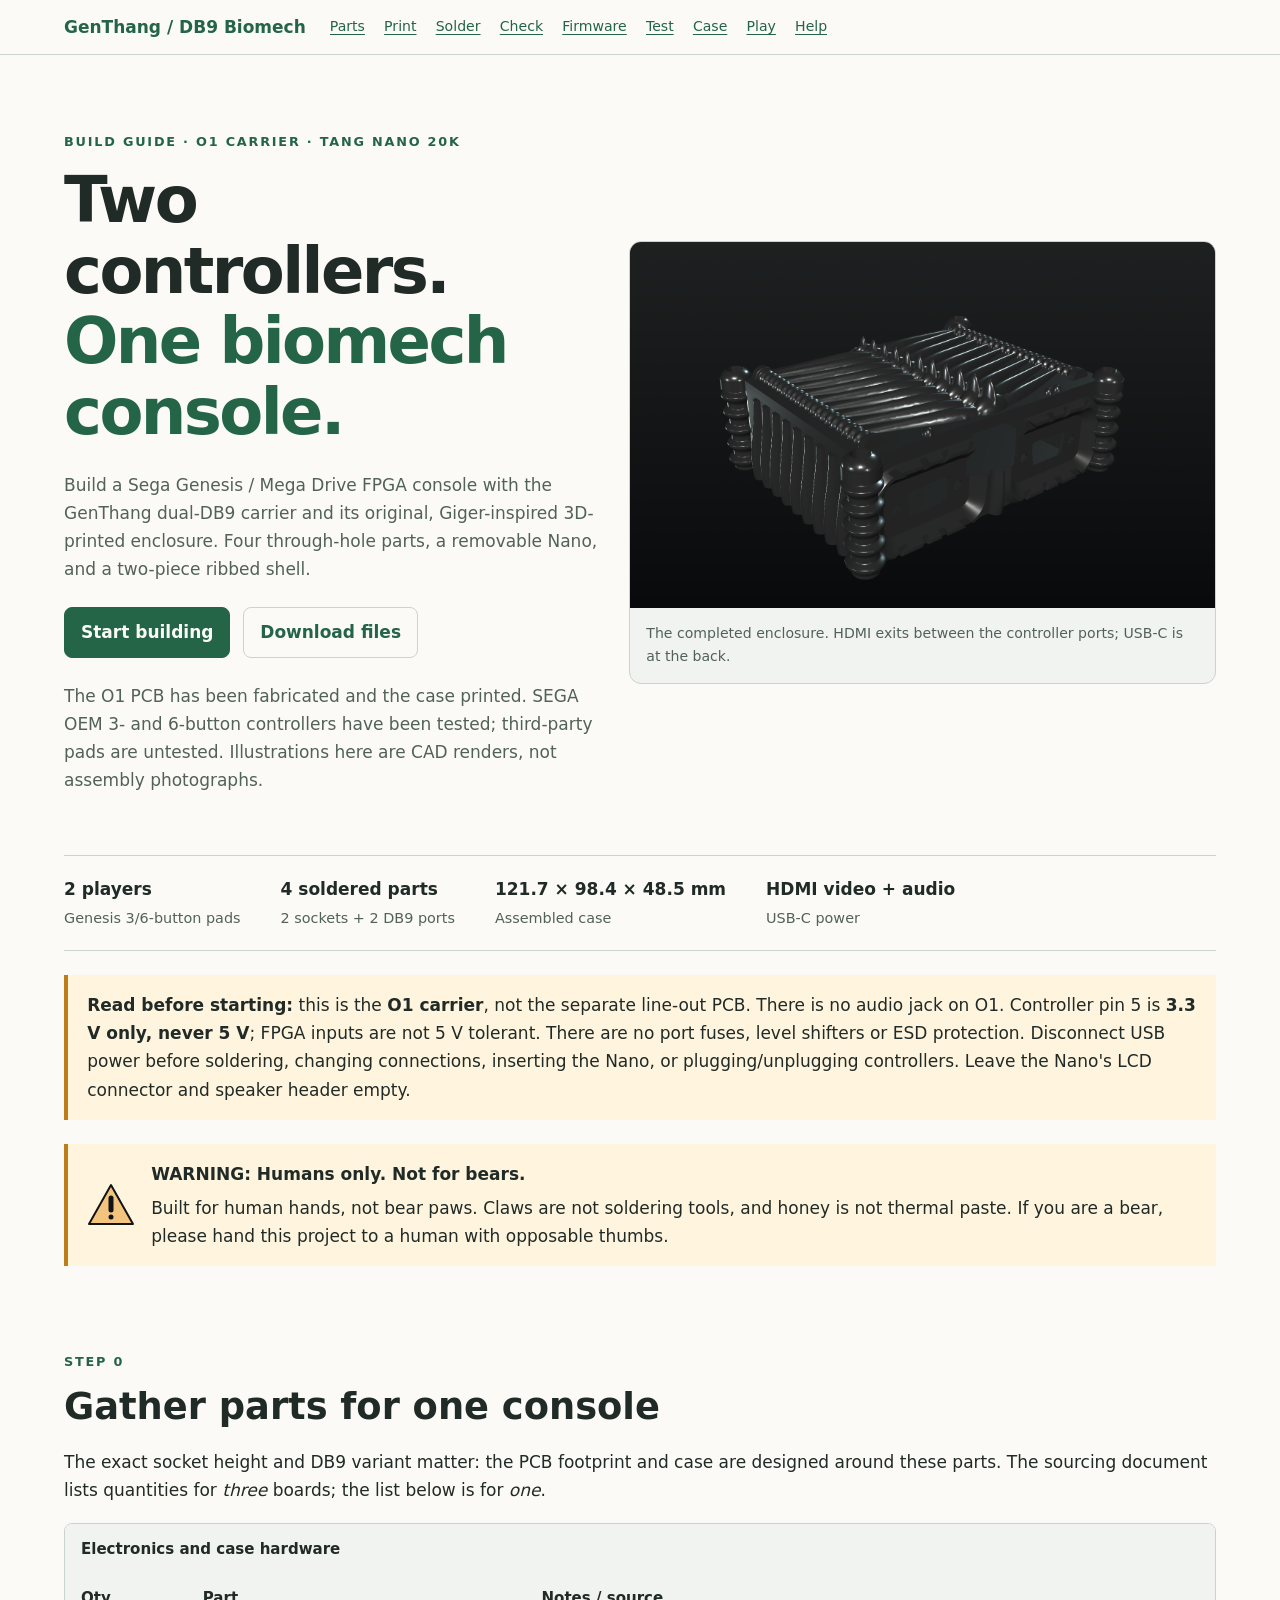
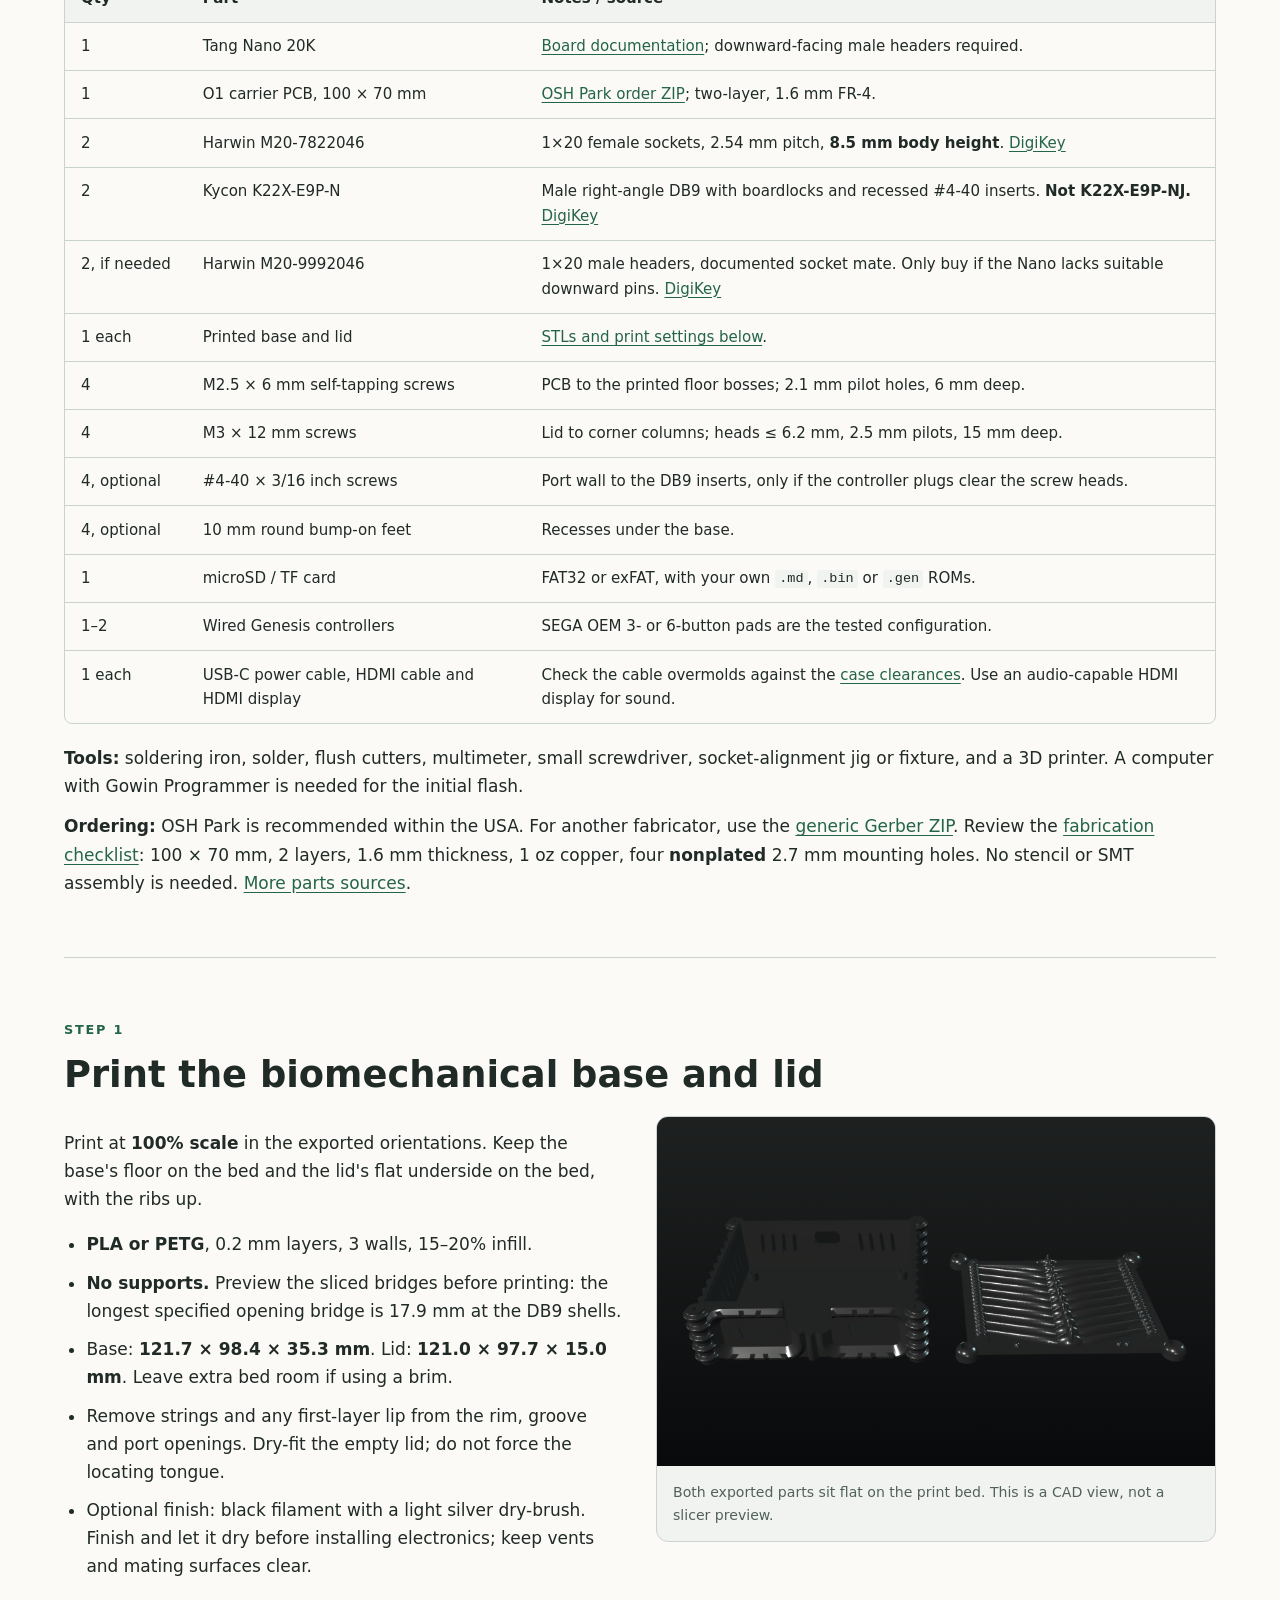
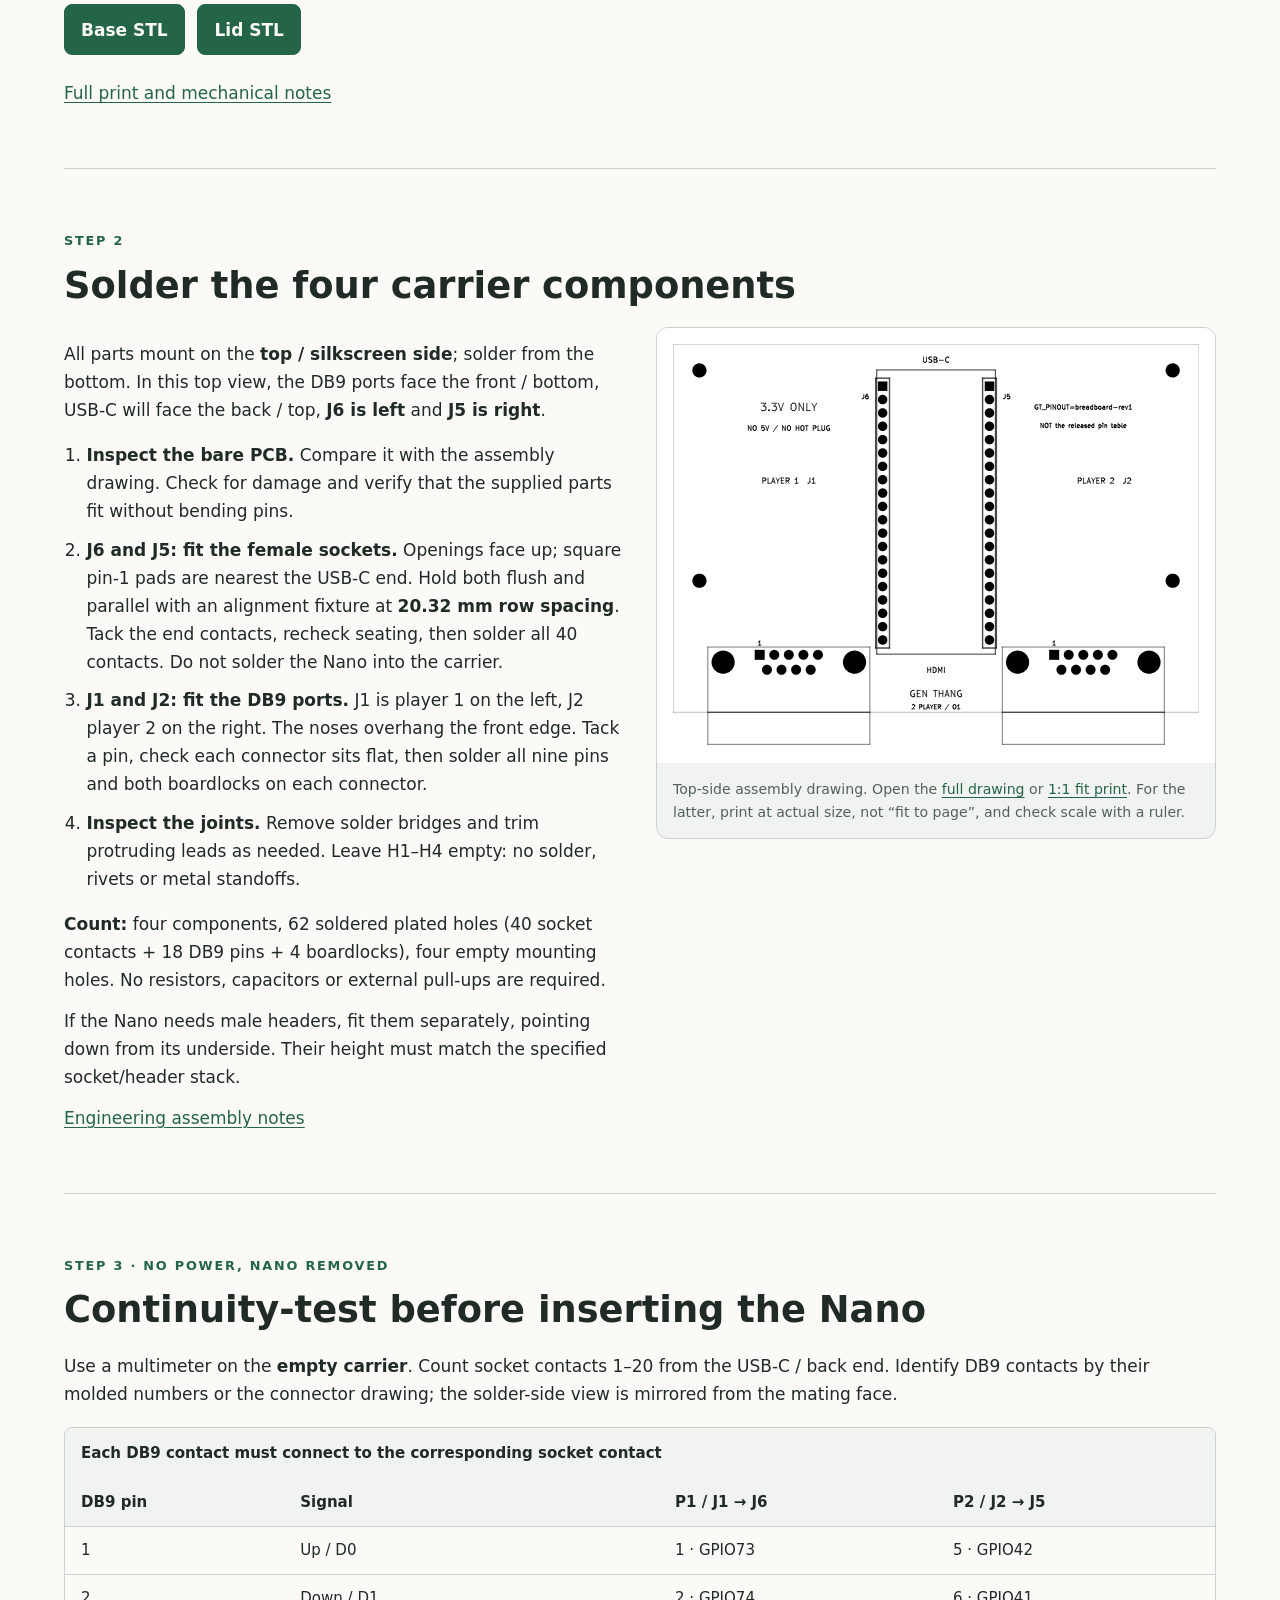
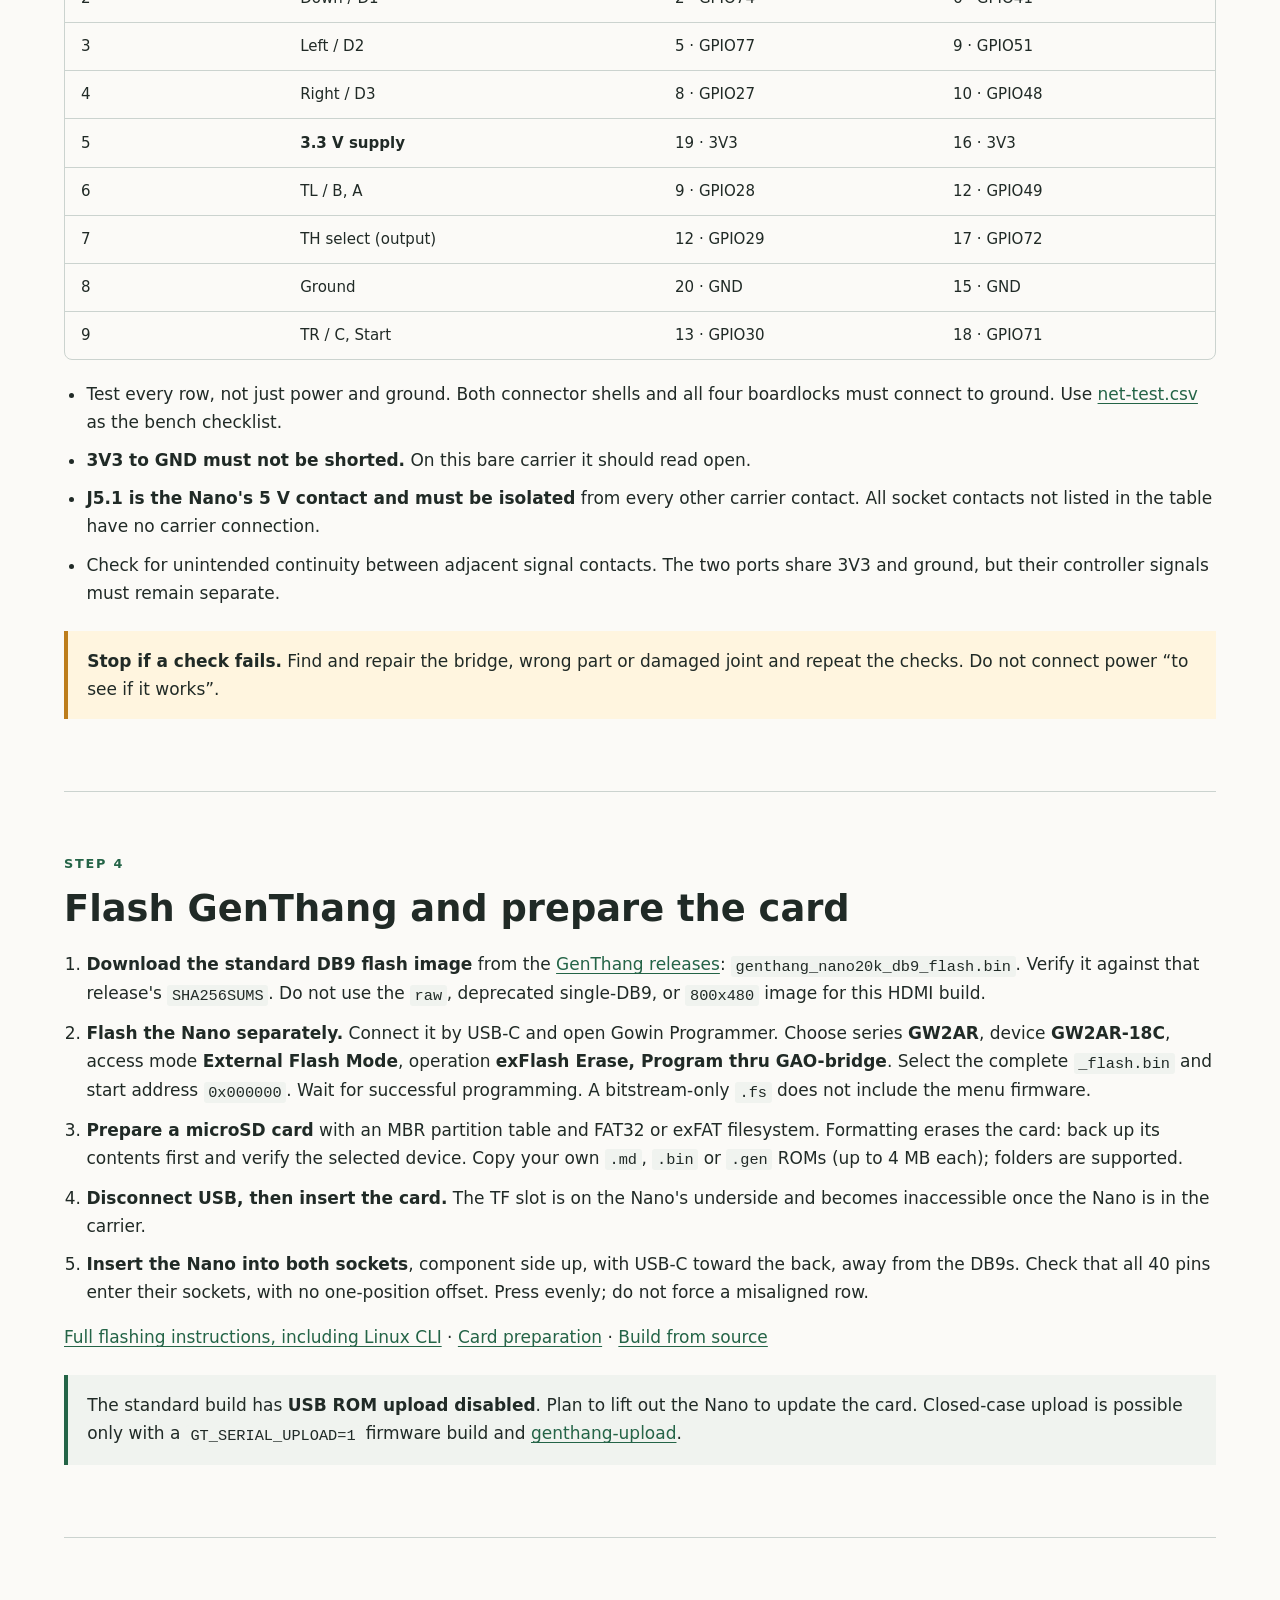
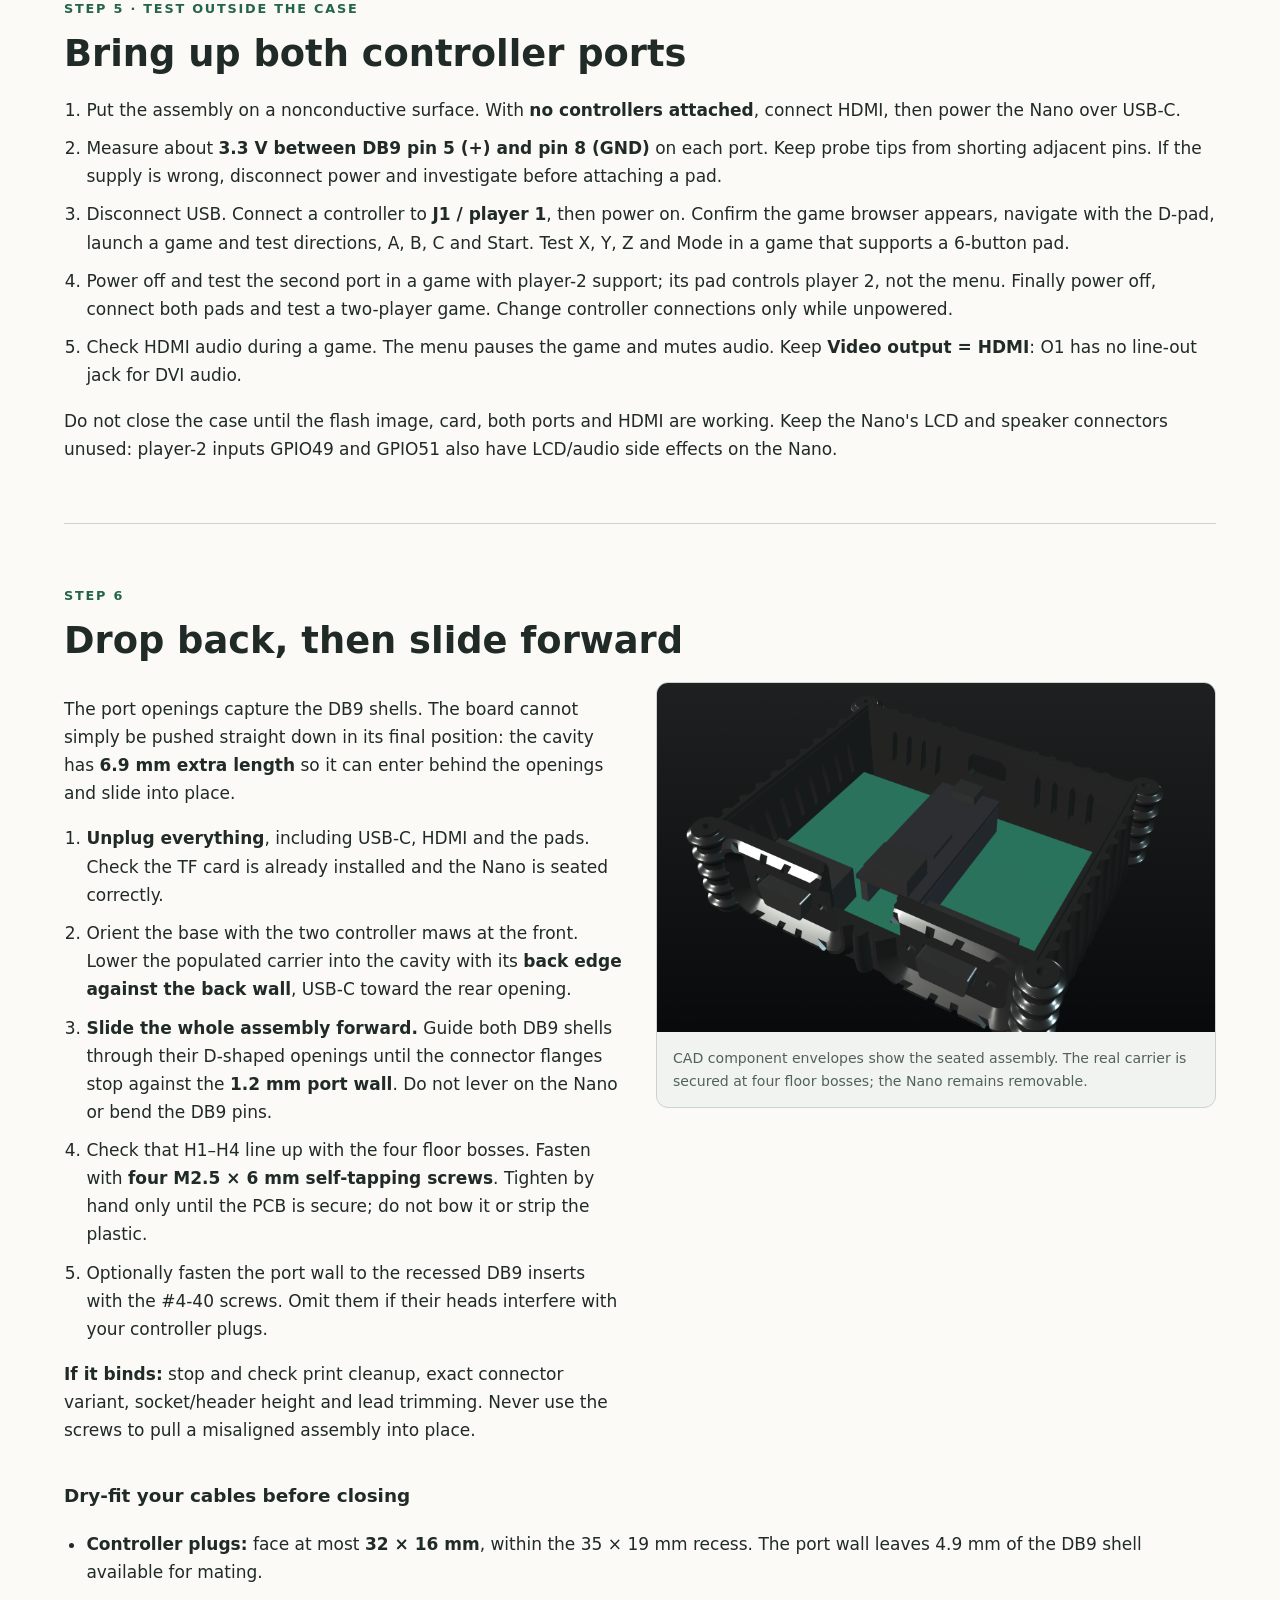
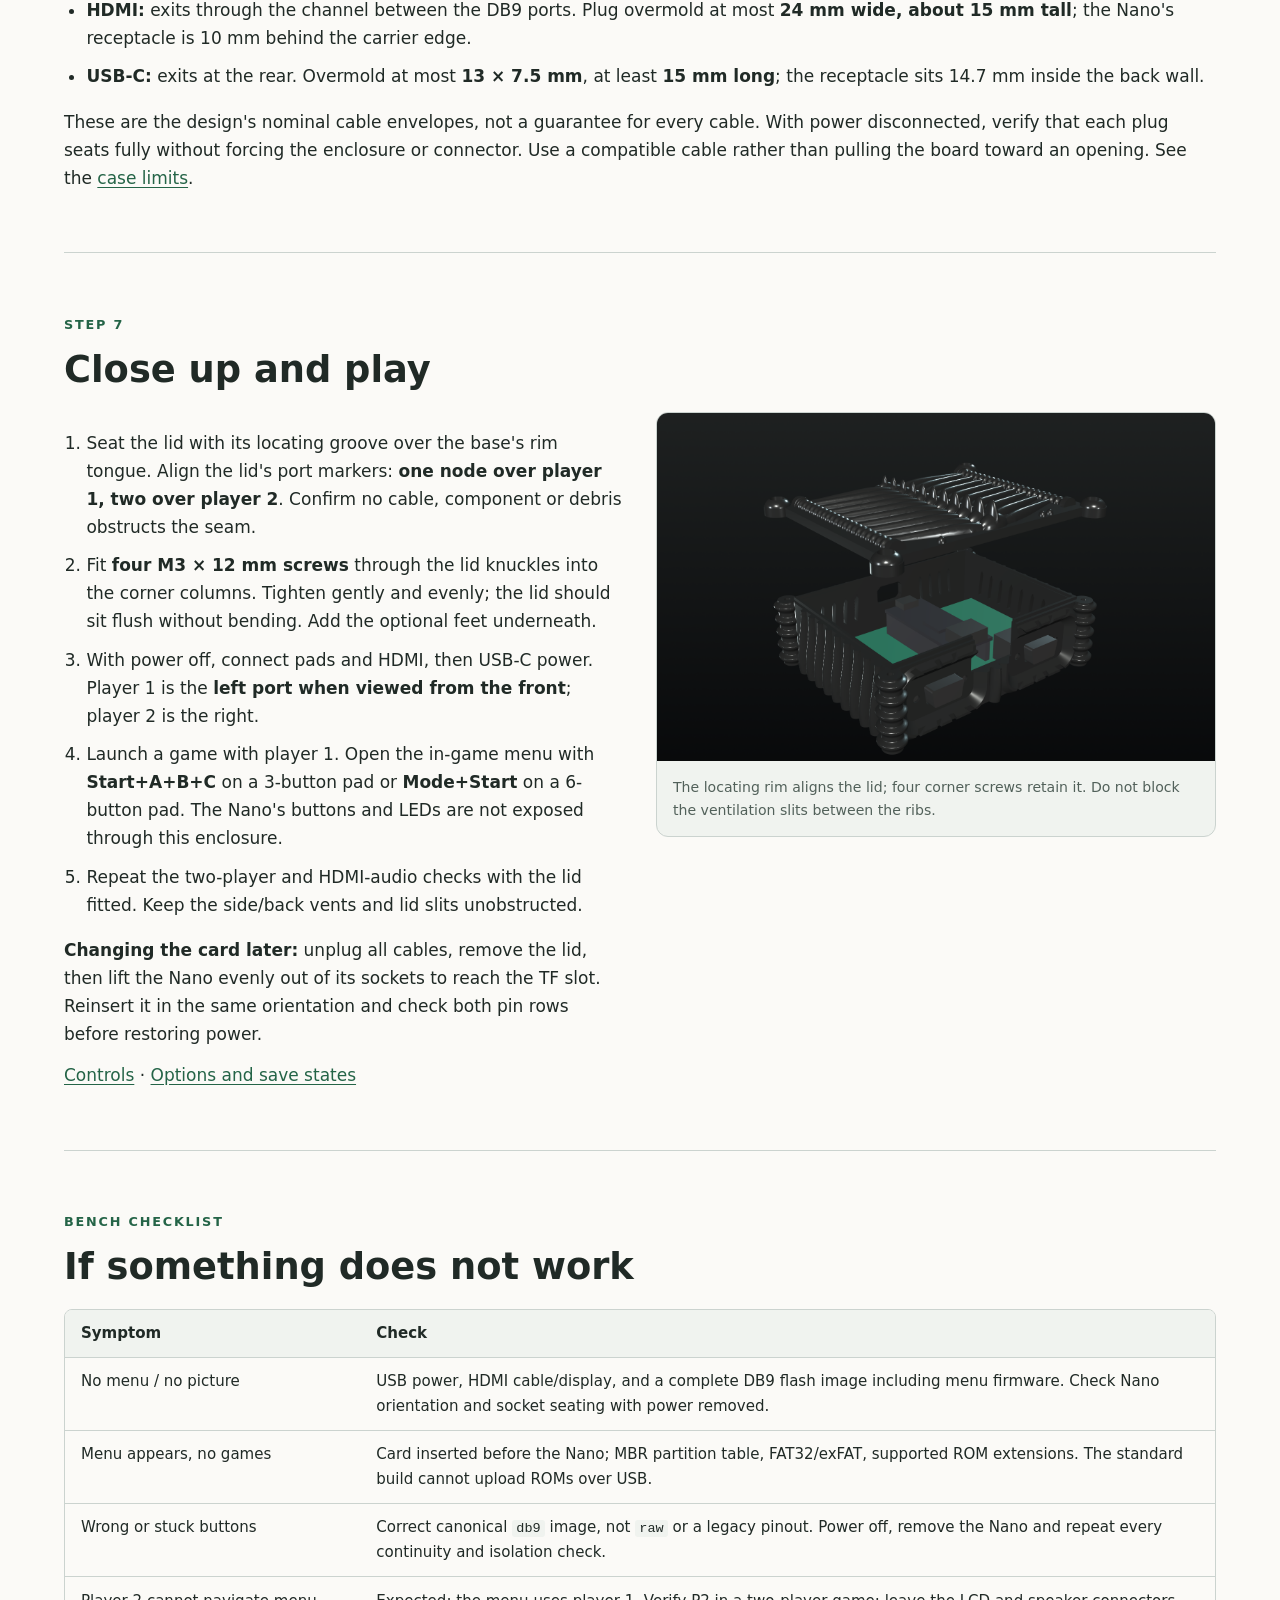
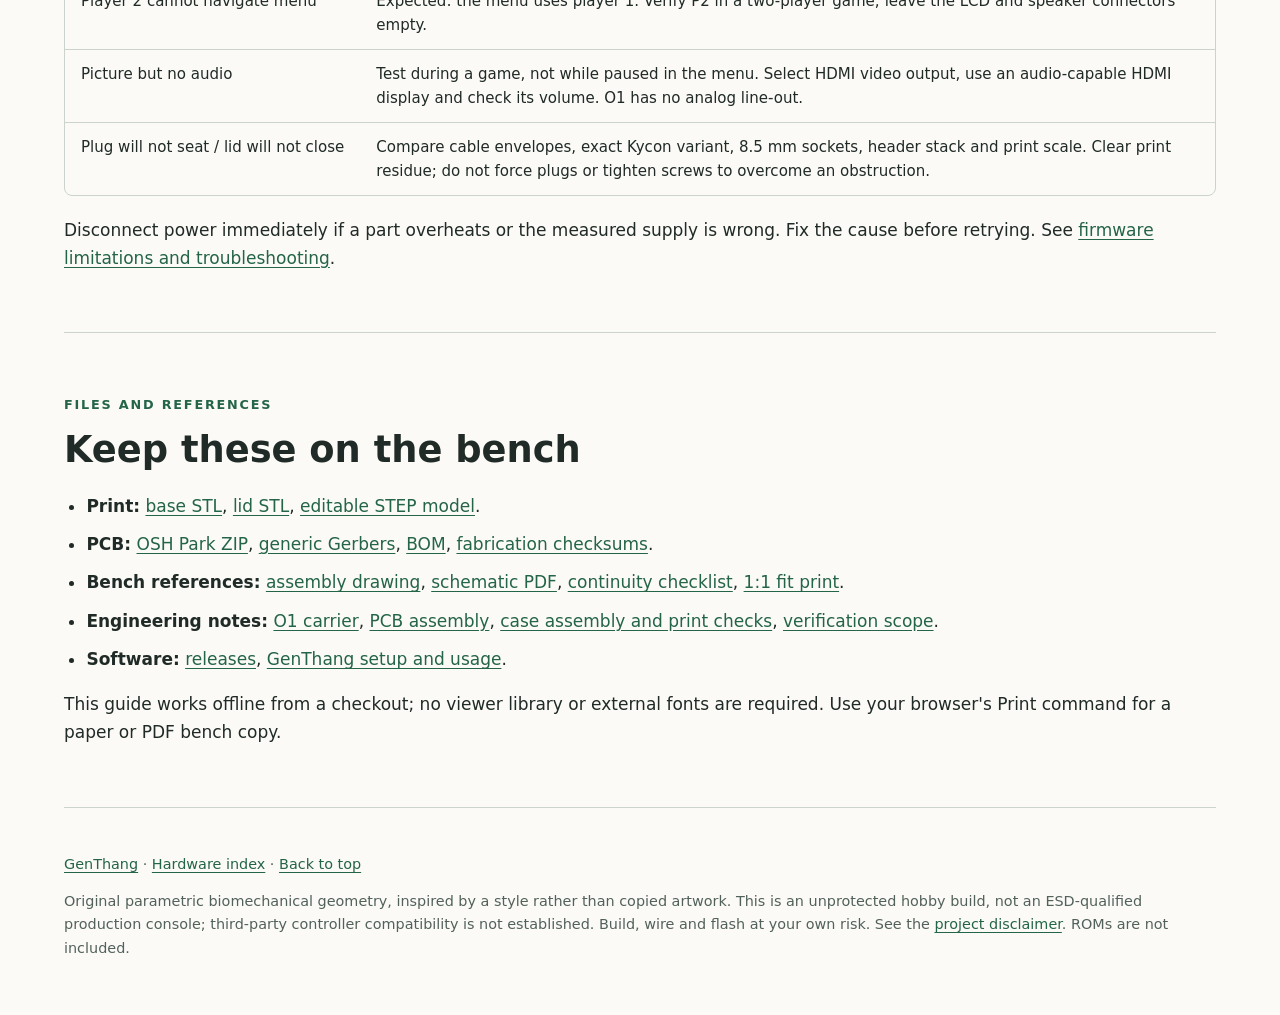
==== commit 03aeffc1: "Remove the alpha label from Gen Thang docs Keep the hardware-test status, save-state, flash-rewrite " ====
--- a/hardware/dual-db9-opt-pcb/index.html
+++ b/hardware/dual-db9-opt-pcb/index.html
@@ -484,7 +484,7 @@
   <p><a href="../../README.md">GenThang</a> · <a href="../README.md">Hardware index</a> ·
     <a href="#top">Back to top</a></p>
   <p>Original parametric biomechanical geometry, inspired by a style rather than copied artwork.
-    GenThang firmware is alpha software. This is an unprotected hobby build, not an
+    This is an unprotected hobby build, not an
     ESD-qualified production console; third-party controller compatibility is not established.
     Build, wire and flash at your own risk. See the
     <a href="../../README.md#disclaimer">project disclaimer</a>. ROMs are not included.</p>
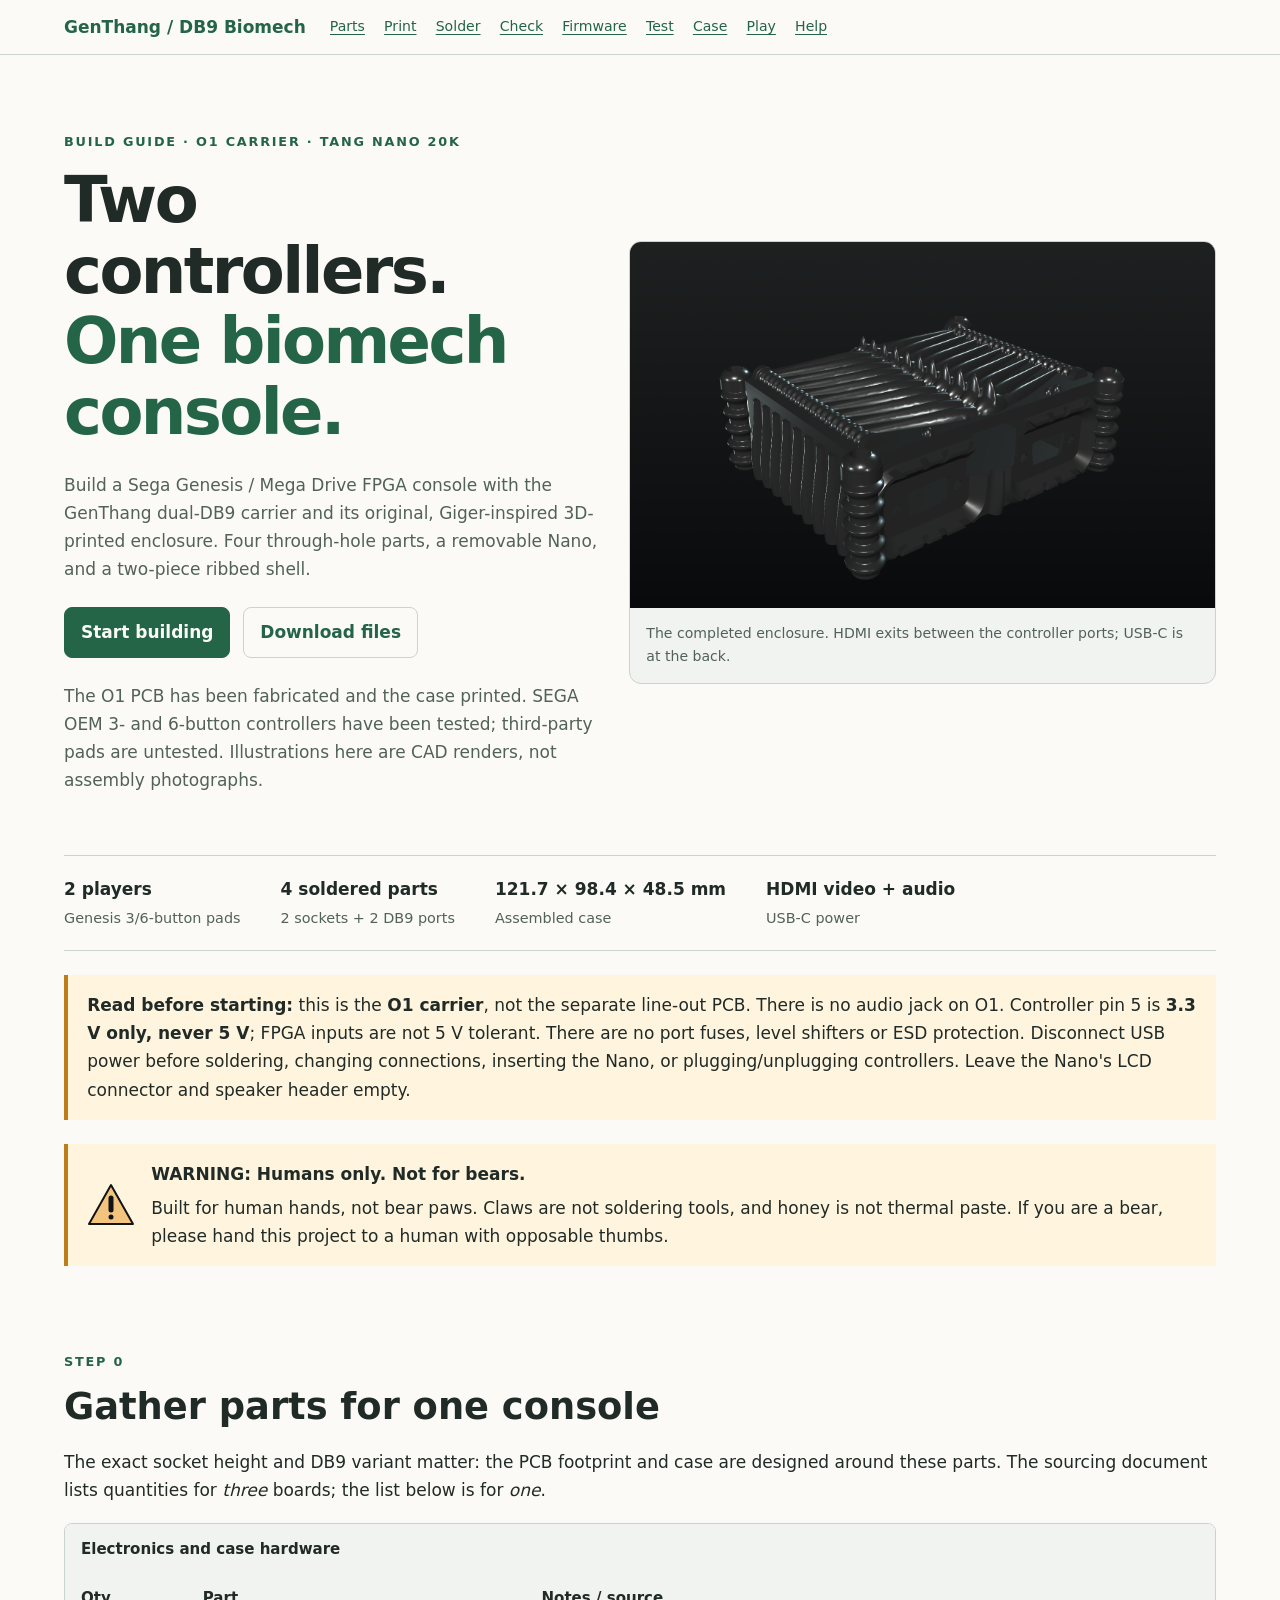
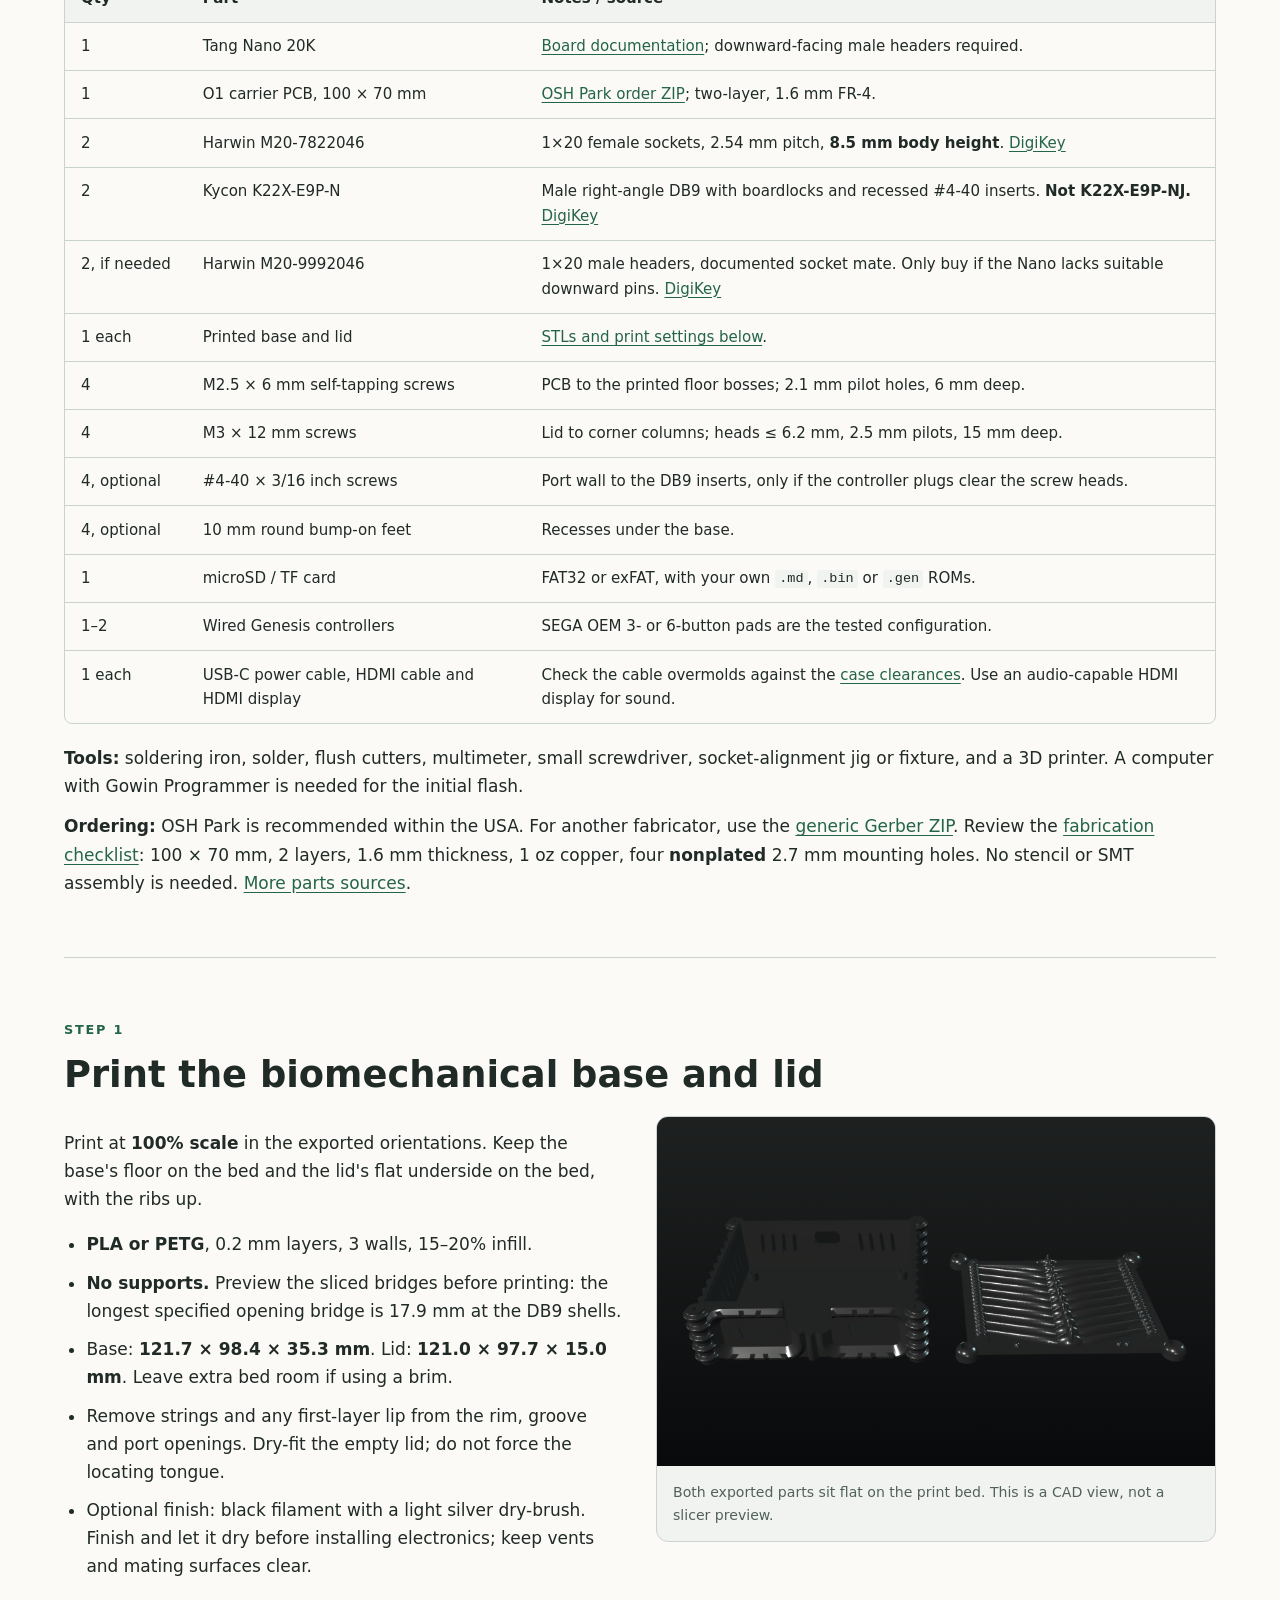
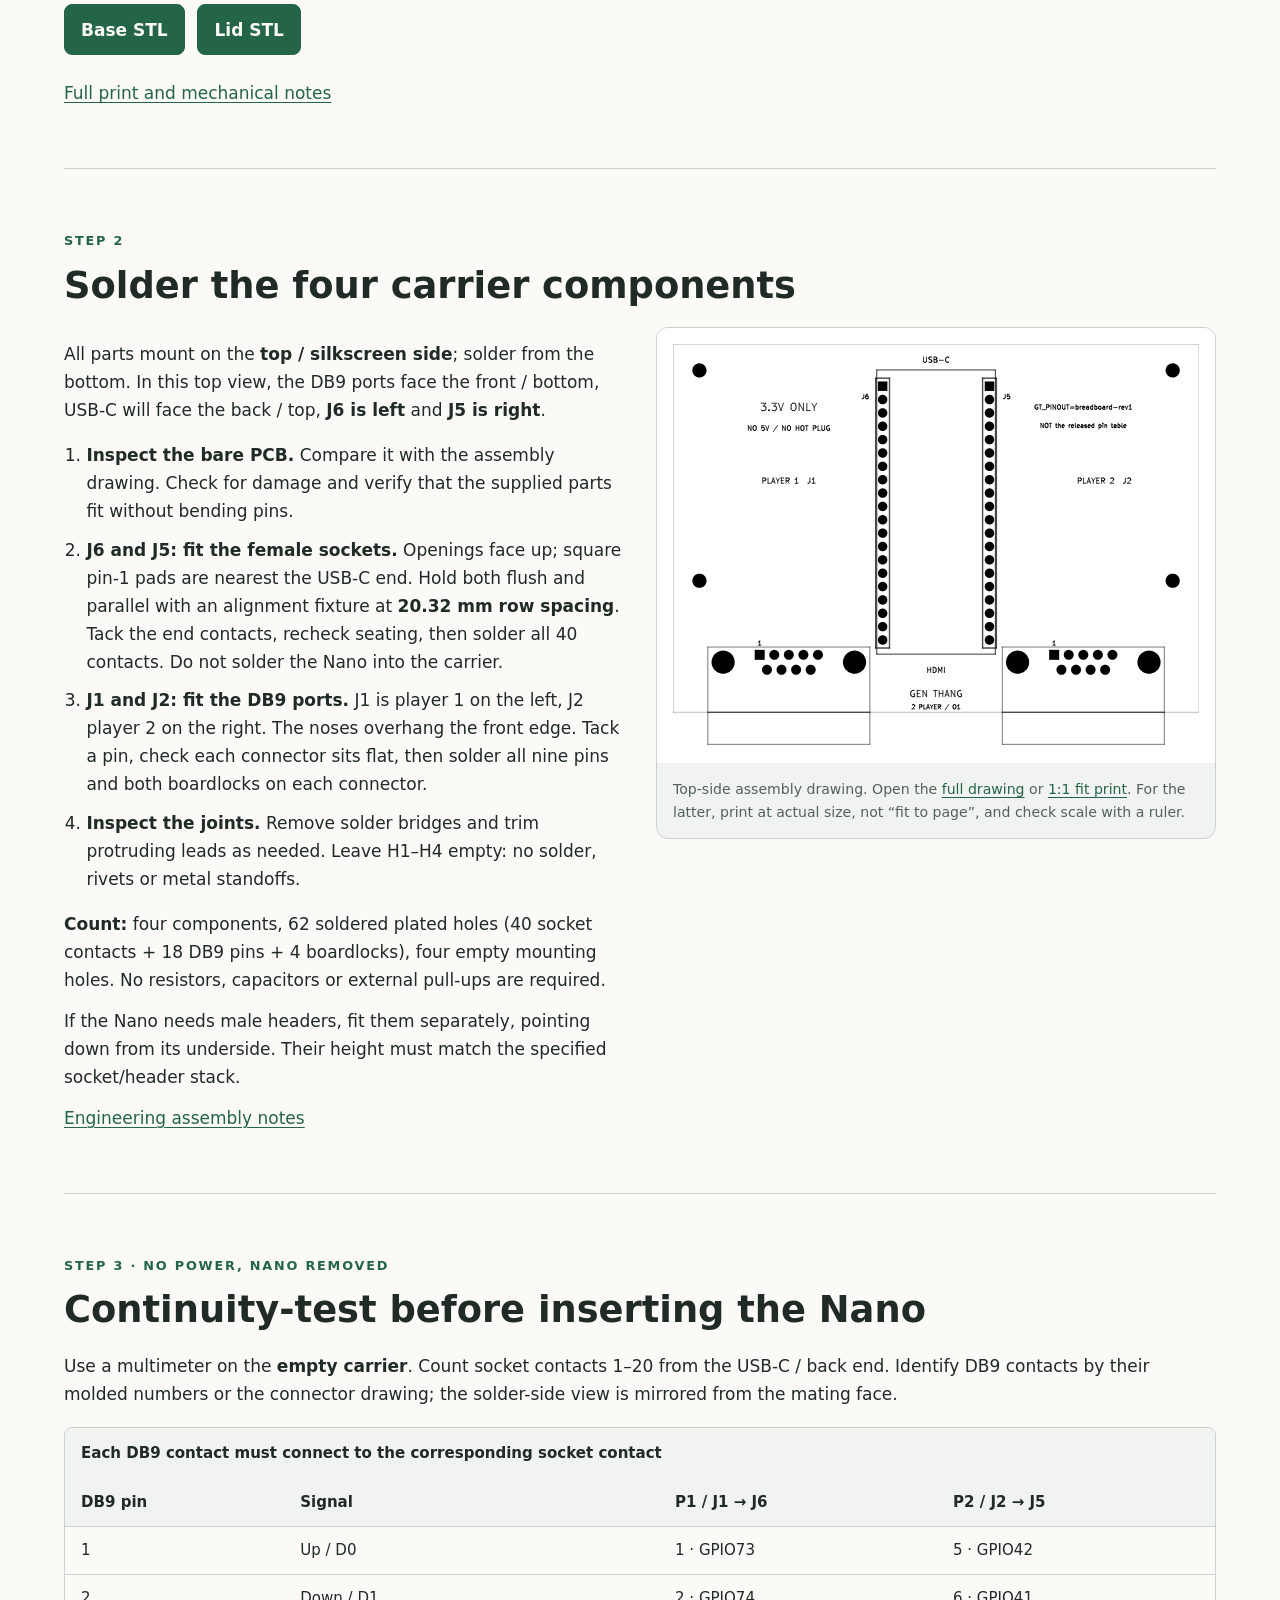
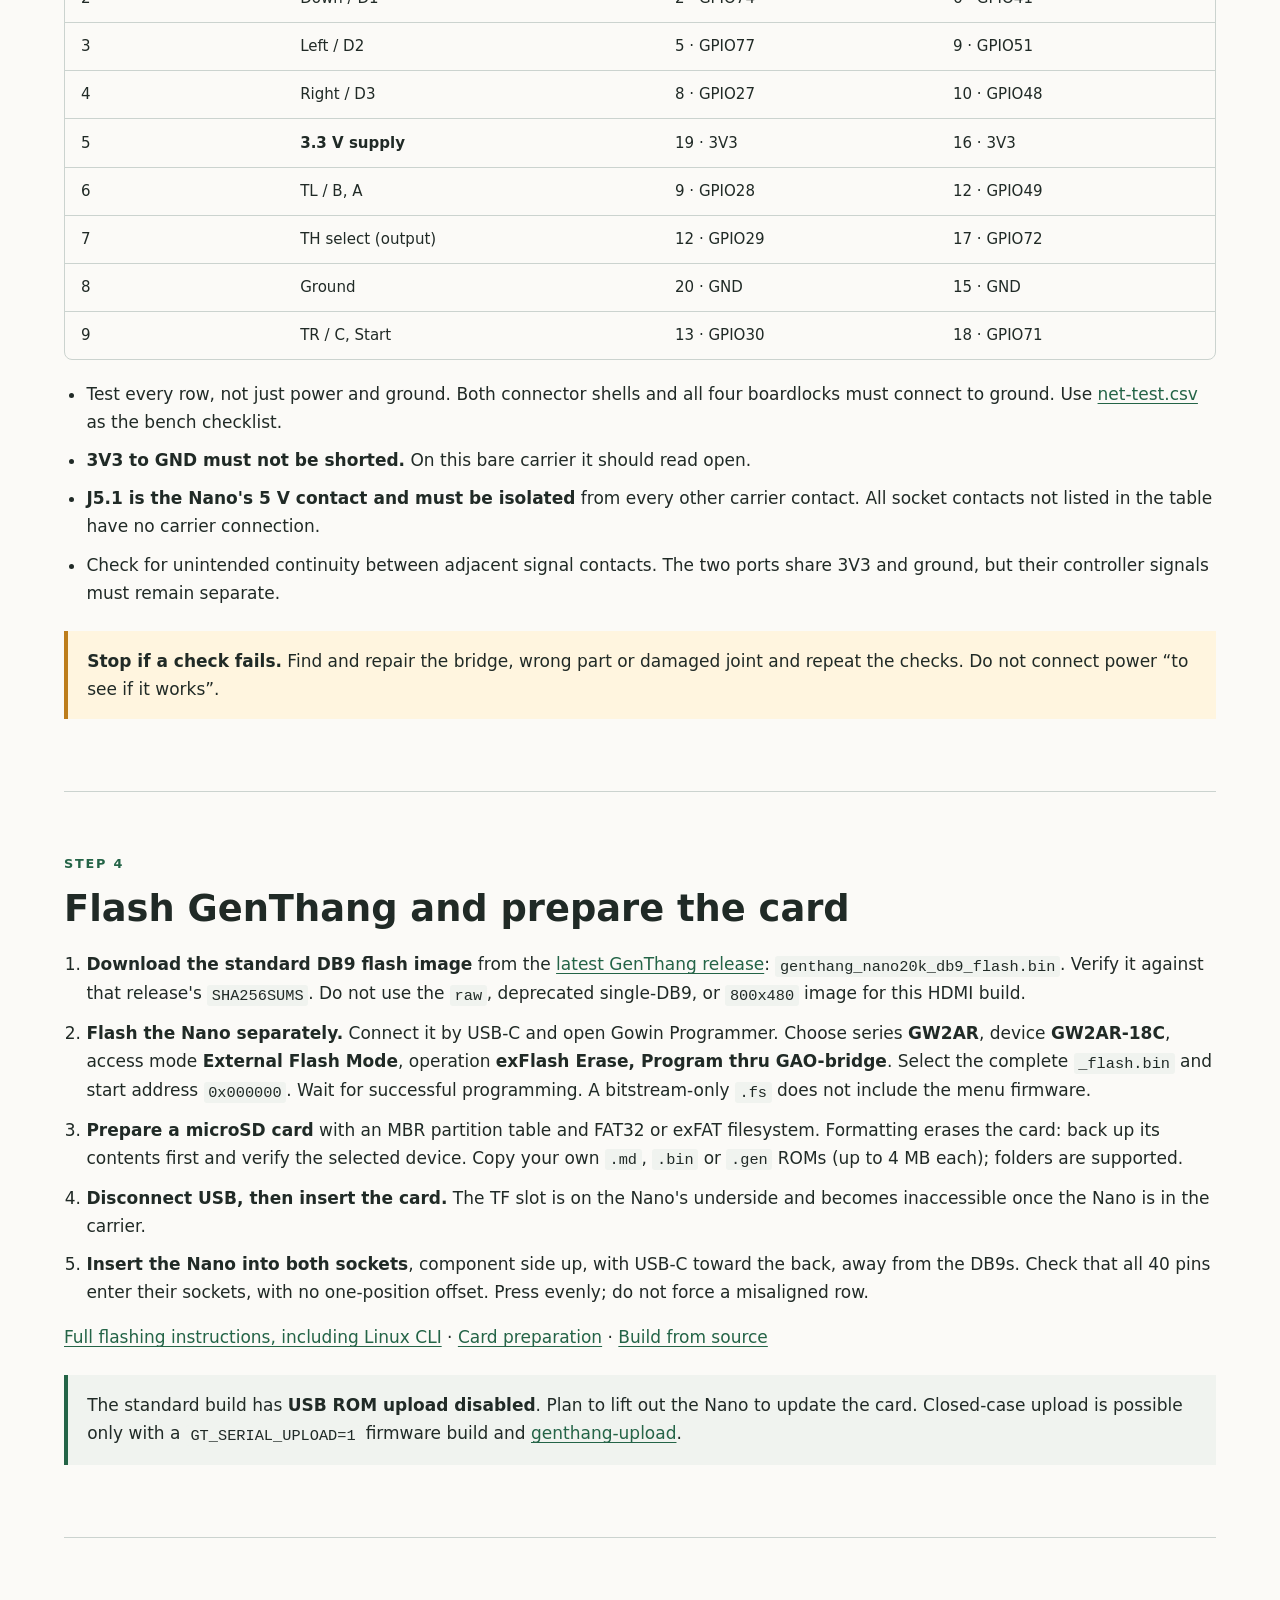
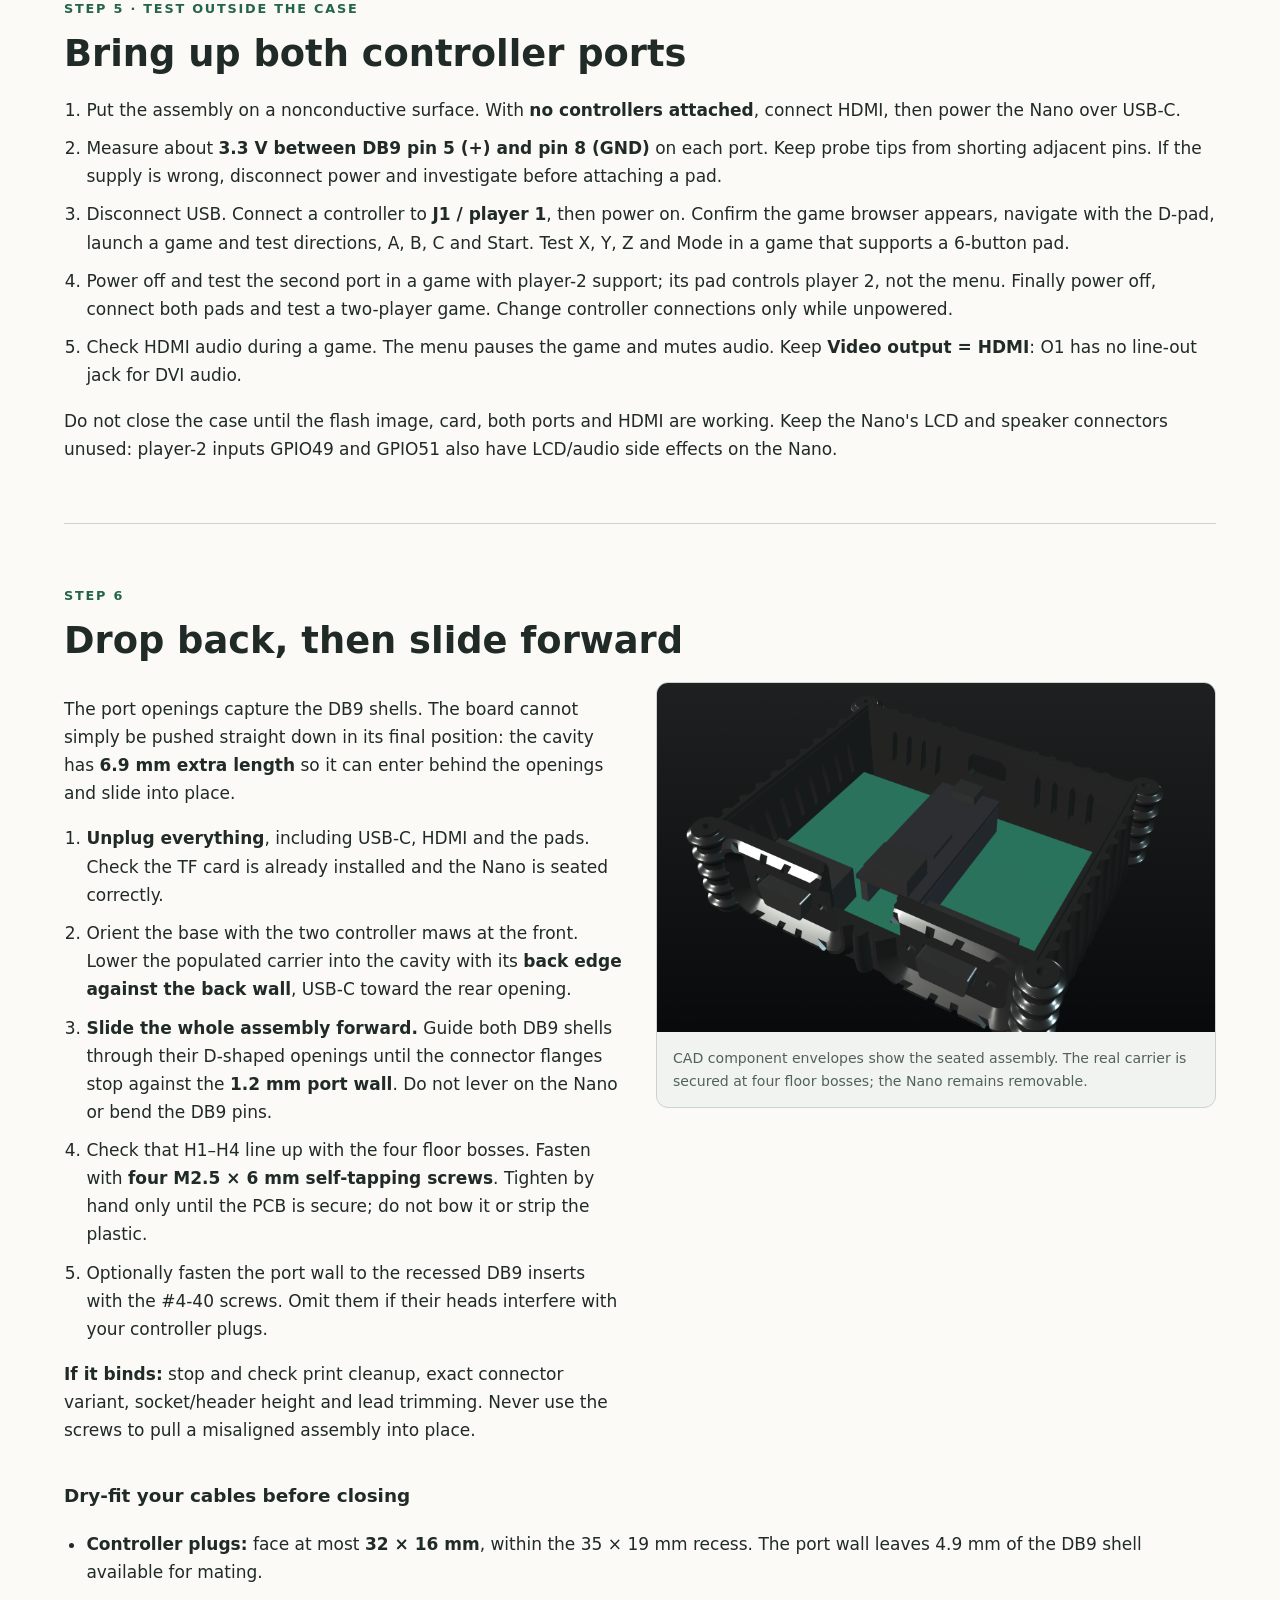
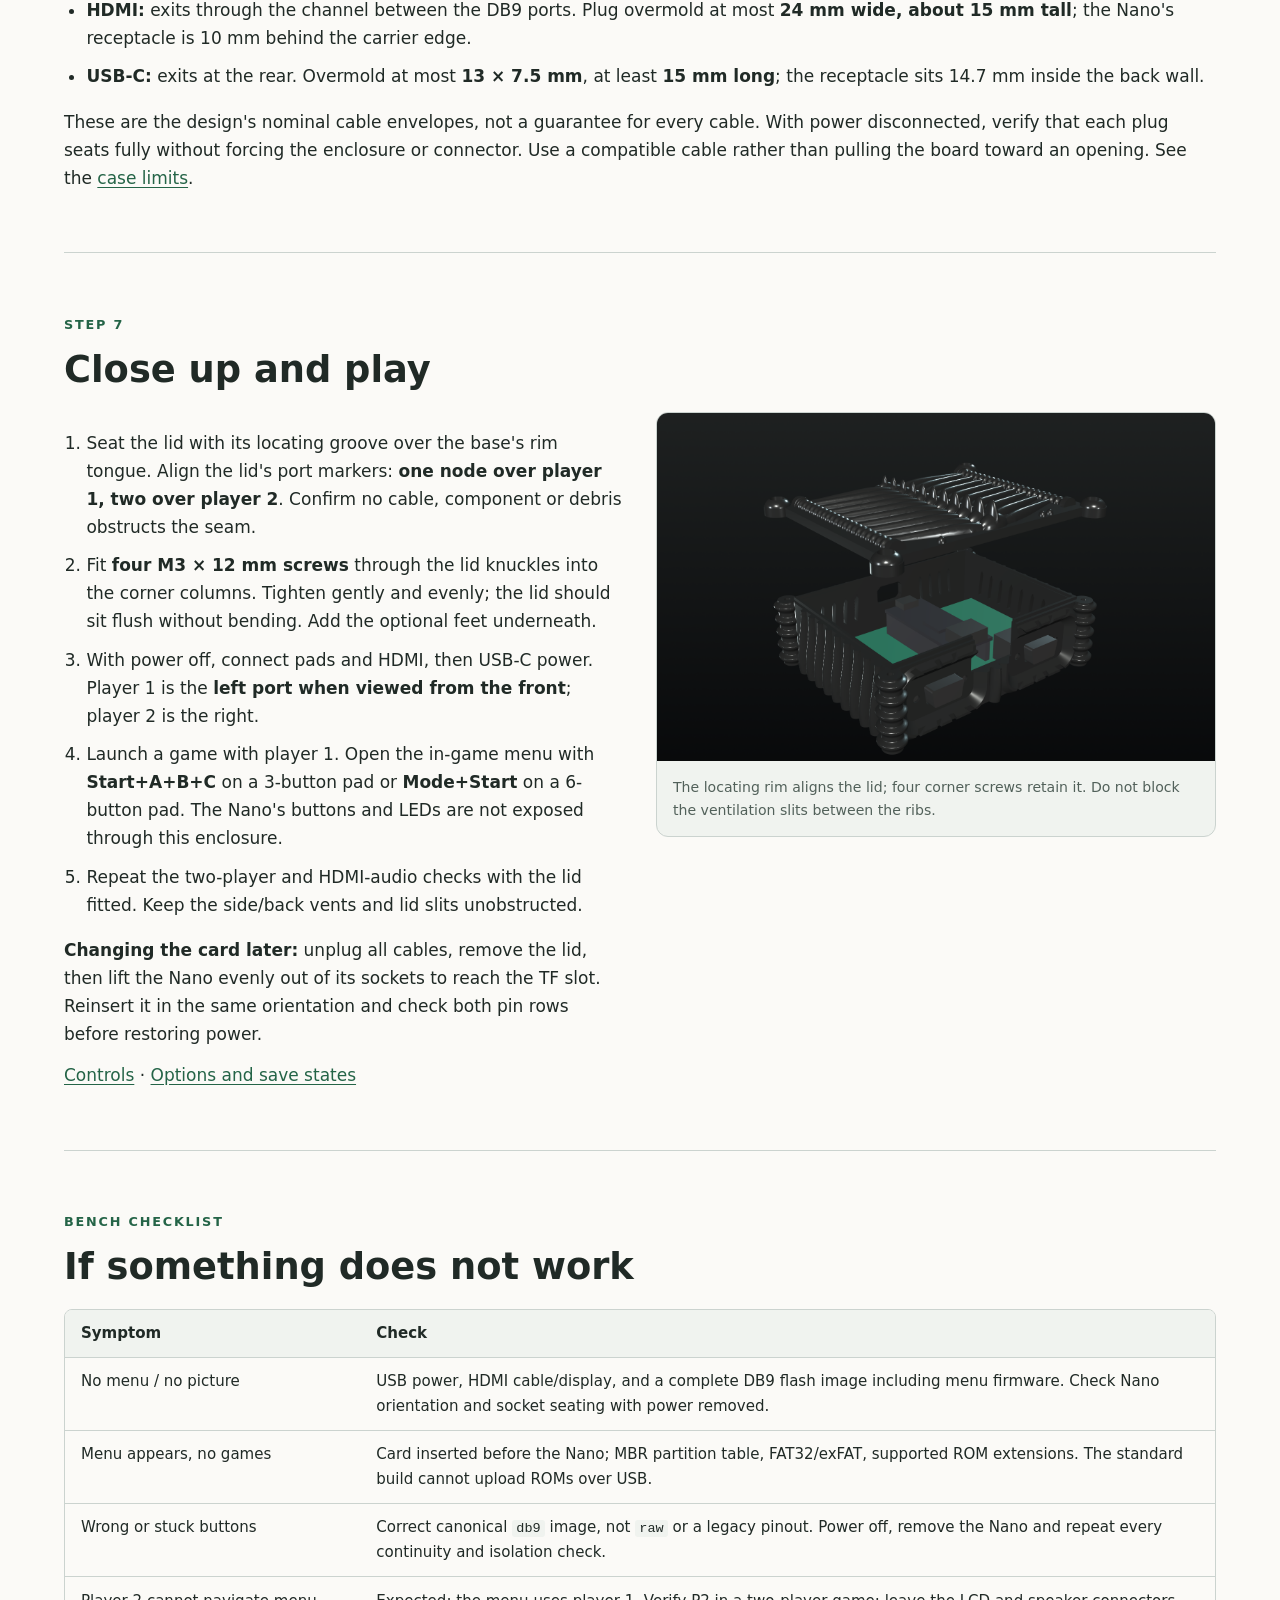
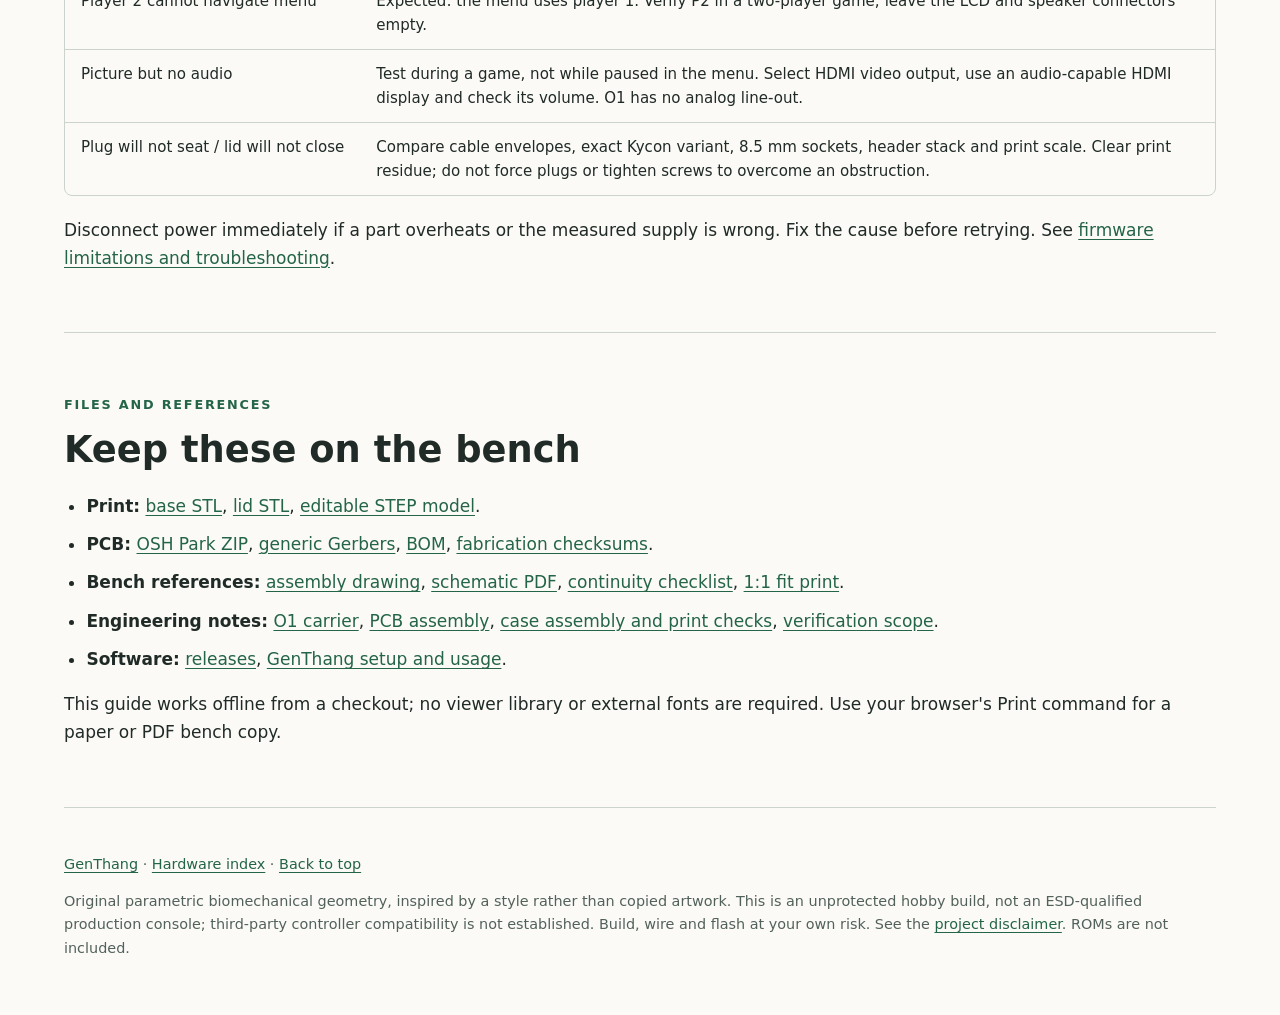
==== commit 7e460174: "docs: correct build testing status and use latest releases Co-authored-by: Copilot <223556219+Copilo" ====
--- a/hardware/dual-db9-opt-pcb/index.html
+++ b/hardware/dual-db9-opt-pcb/index.html
@@ -297,7 +297,7 @@
     <h2>Flash GenThang and prepare the card</h2>
     <ol>
       <li><b>Download the standard DB9 flash image</b> from the
-        <a href="https://github.com/shawnchivers/genthang/releases">GenThang releases</a>:
+        <a href="https://github.com/shawnchivers/genthang/releases/latest">latest GenThang release</a>:
         <code>genthang_nano20k_db9_flash.bin</code>. Verify it against that release's
         <code>SHA256SUMS</code>. Do not use the <code>raw</code>, deprecated
         single-DB9, or <code>800x480</code> image for this HDMI build.</li>
